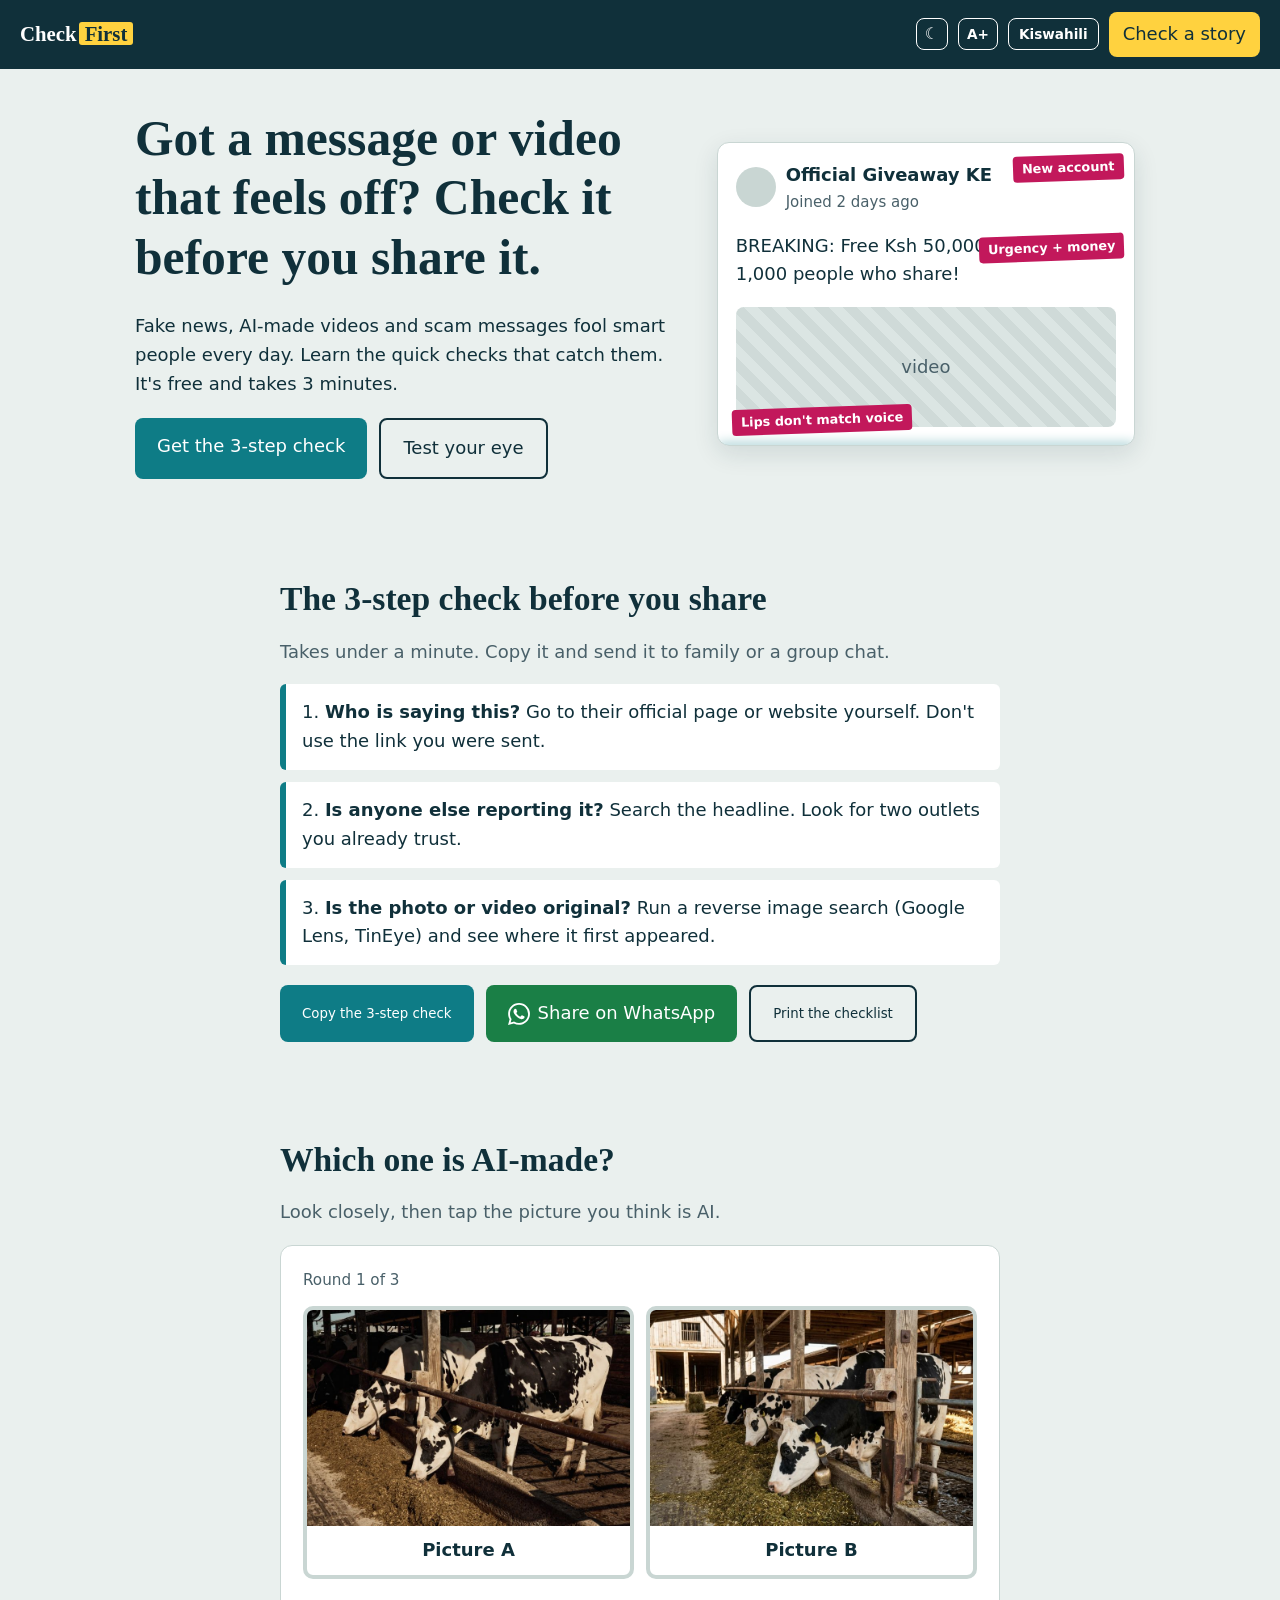
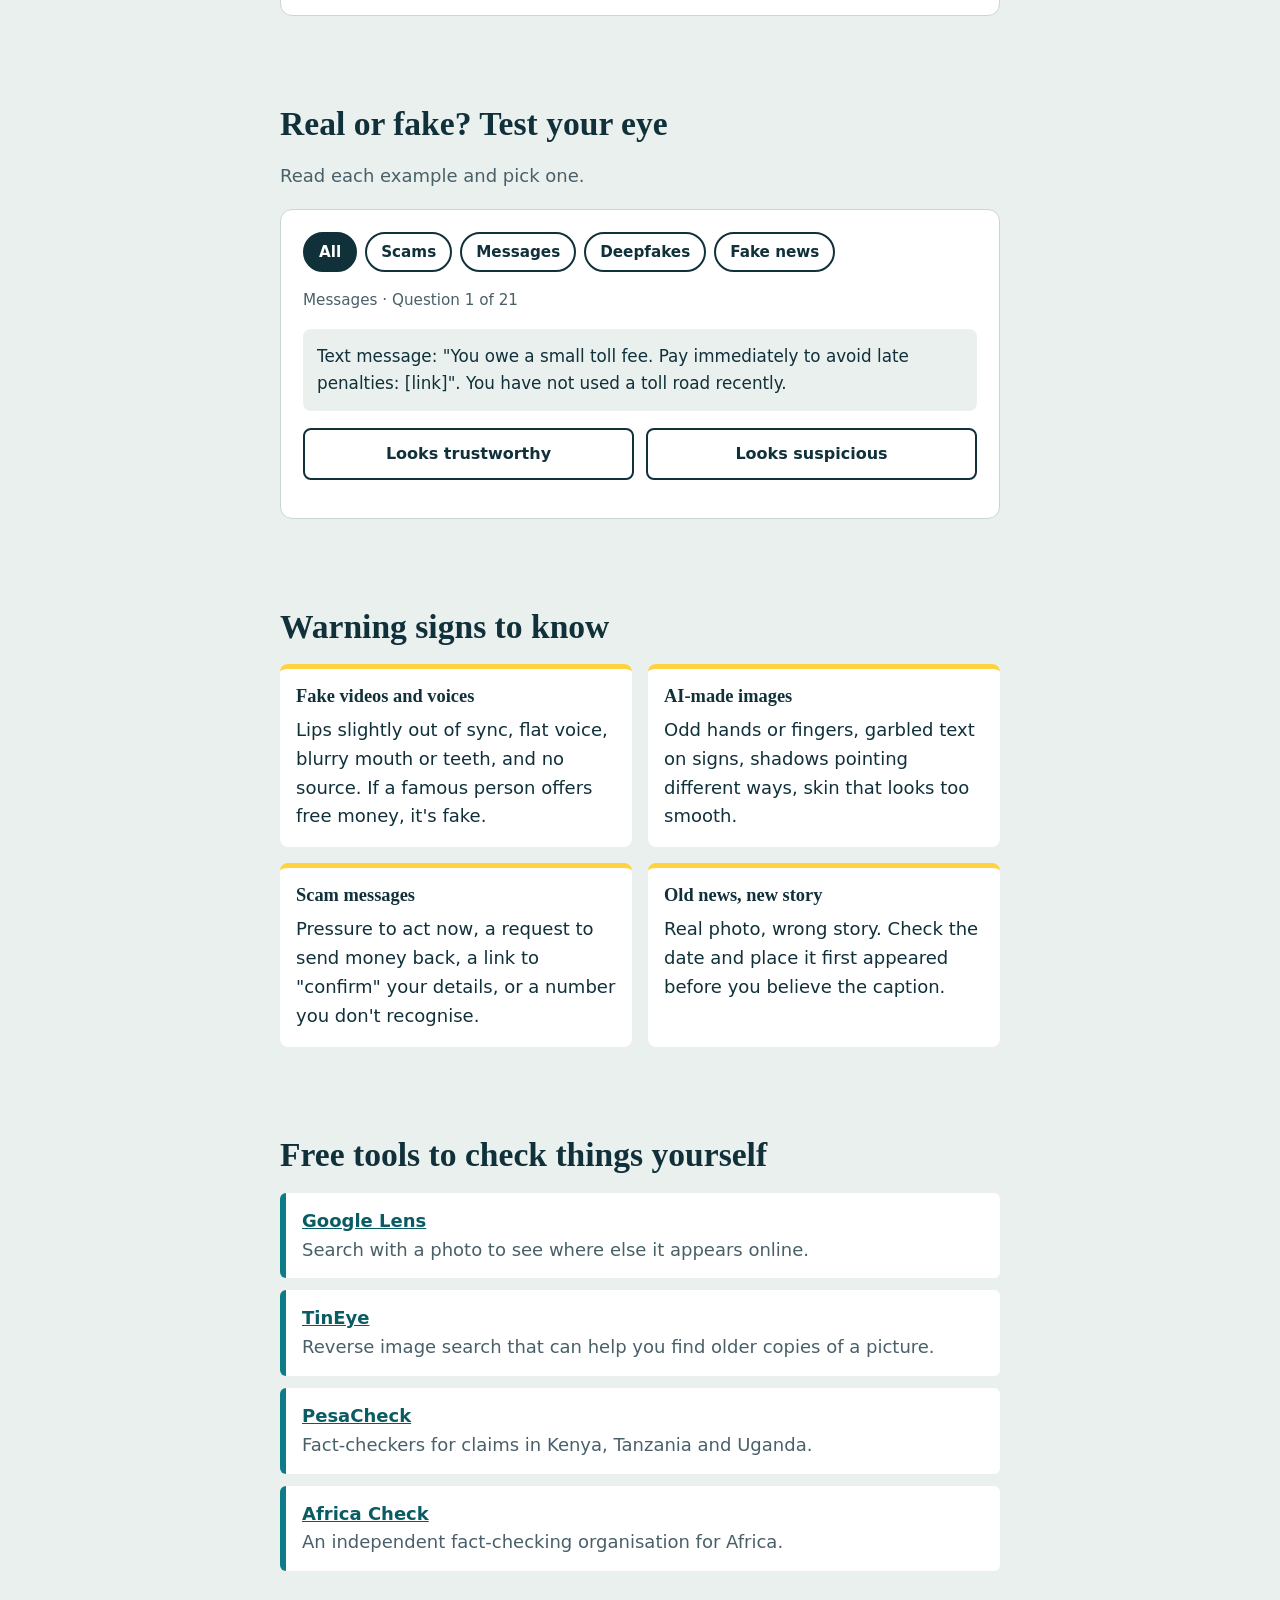
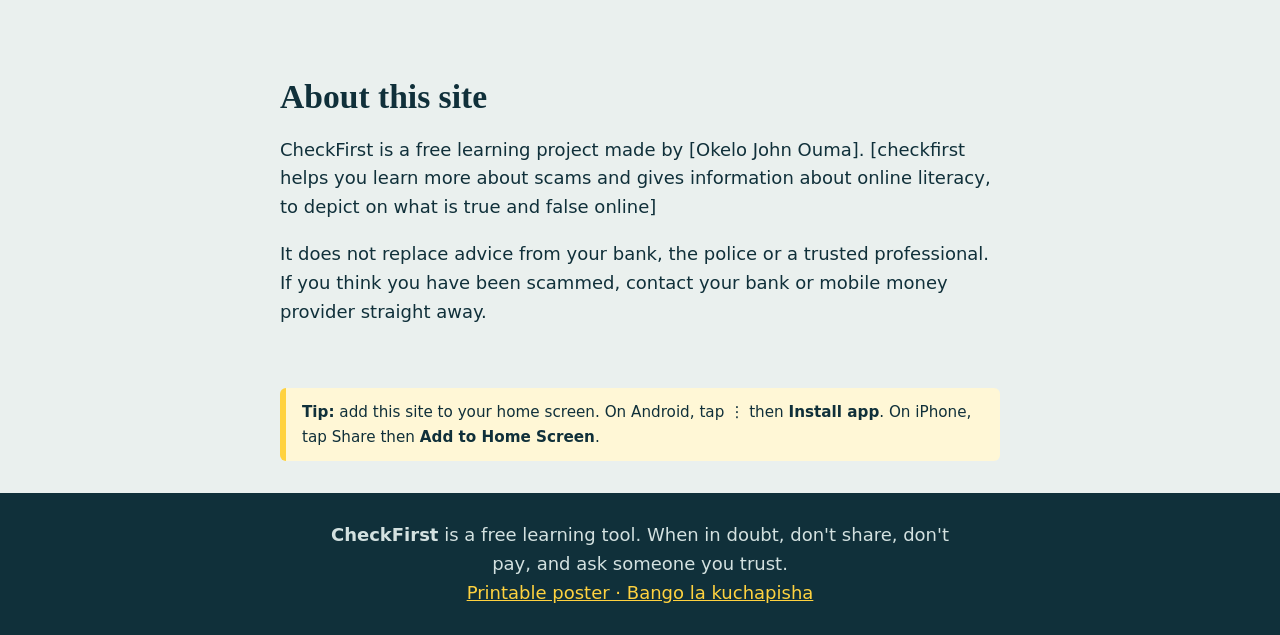
==== index.html @ d07e9383 "Add files via upload" ====
<!DOCTYPE html>
<html lang="en">
<head>
  <meta charset="UTF-8">
  <meta name="viewport" content="width=device-width, initial-scale=1.0">
  <title>Check Before You Share – Spot fake news, deepfakes and scams</title>
  <meta name="description" content="Free tools to check news, spot AI-made media and avoid scams before you share.">
  <script>try{var t=localStorage.getItem('theme');if(!t&&matchMedia('(prefers-color-scheme: dark)').matches)t='dark';if(t==='dark')document.documentElement.setAttribute('data-theme','dark');}catch(e){}</script>
  <link rel="stylesheet" href="style.css">
  <meta name="theme-color" content="#10303a">
  <link rel="manifest" href="manifest.json">
  <link rel="apple-touch-icon" href="apple-touch-icon.png">
  <meta name="apple-mobile-web-app-title" content="CheckFirst">
  <link rel="icon" href="data:image/svg+xml,<svg xmlns='http://www.w3.org/2000/svg' viewBox='0 0 100 100'><rect width='100' height='100' rx='18' fill='%2310303a'/><circle cx='44' cy='44' r='22' fill='none' stroke='%23ffd23f' stroke-width='9'/><path d='M60 60 L82 82' stroke='%23ffd23f' stroke-width='10' stroke-linecap='round'/></svg>">
  <meta property="og:type" content="website">
  <meta property="og:title" content="CheckFirst: check it before you share it">
  <meta property="og:description" content="Free 3-step check and quiz to spot fake news, AI-made images and scams.">
  <meta property="og:url" content="https://johnjr-dot.github.io/checkfirst/">
  <meta property="og:image" content="https://johnjr-dot.github.io/checkfirst/og-image.png">
  <meta name="twitter:card" content="summary_large_image">
</head>
<body>
  <nav class="top">
    <a class="logo" href="#top">Check<span>First</span></a>
    <div class="right">
      <button id="themebtn" class="lang" type="button" aria-label="Switch to dark mode">☾</button>
      <button id="sizebtn" class="lang" type="button" aria-pressed="false" aria-label="Larger text">A+</button>
      <button id="langbtn" class="lang" type="button">Kiswahili</button>
      <a class="btn small" href="#checklist" data-i18n="nav_cta">Check a story</a>
    </div>
  </nav>

  <header id="top" class="hero">
    <div class="hero-text">
      <h1 data-i18n="h1">Got a message or video that feels off? Check it before you share it.</h1>
      <p data-i18n="hero_p">Fake news, AI-made videos and scam messages fool smart people every day. Learn the quick checks that catch them. It's free and takes 3 minutes.</p>
      <div class="actions">
        <a class="btn" href="#checklist" data-i18n="btn_get">Get the 3-step check</a>
        <a class="btn ghost" href="#quiz" data-i18n="btn_test">Test your eye</a>
      </div>
    </div>
    <div class="post" aria-hidden="true">
      <div class="scan"></div>
      <div class="post-head"><span class="avatar"></span><div><b>Official Giveaway KE</b><small data-i18n="joined">Joined 2 days ago</small></div></div>
      <p data-i18n="post_text">BREAKING: Free Ksh 50,000 to the first 1,000 people who share!</p>
      <div class="post-img"><span>video</span></div>
      <span class="flag f1" data-i18n="flag1">New account</span>
      <span class="flag f2" data-i18n="flag2">Urgency + money</span>
      <span class="flag f3" data-i18n="flag3">Lips don't match voice</span>
    </div>
  </header>

  <main>
    <section id="checklist">
      <div class="print-head print-only">
  <svg width="56" height="56" viewBox="0 0 100 100" aria-hidden="true"><circle cx="42" cy="42" r="24" fill="#0e7c86" stroke="#ffd23f" stroke-width="9"/><line x1="62" y1="62" x2="88" y2="88" stroke="#ffd23f" stroke-width="11" stroke-linecap="round"/></svg>
  <div class="print-logo">Check<span>First</span></div>
  </div>
      <h2 data-i18n="cl_h2">The 3-step check before you share</h2>
      <p class="lead" data-i18n="cl_lead">Takes under a minute. Copy it and send it to family or a group chat.</p>
      <ol class="steps">
        <li data-i18n="s1"><b>Who is saying this?</b> Go to their official page or website yourself. Don't use the link you were sent.</li>
        <li data-i18n="s2"><b>Is anyone else reporting it?</b> Search the headline. Look for two outlets you already trust.</li>
        <li data-i18n="s3"><b>Is the photo or video original?</b> Run a reverse image search (Google Lens, TinEye) and see where it first appeared.</li>
      </ol>
      <div class="actions">
        <button id="copy" class="btn" type="button" data-i18n="copy">Copy the 3-step check</button>
        <a id="wa" class="btn wa" href="#" target="_blank" rel="noopener"><svg viewBox="0 0 24 24" aria-hidden="true"><path d="M17.472 14.382c-.297-.149-1.758-.867-2.03-.967-.273-.099-.471-.148-.67.15-.197.297-.767.966-.94 1.164-.173.199-.347.223-.644.075-.297-.15-1.255-.463-2.39-1.475-.883-.788-1.48-1.761-1.653-2.059-.173-.297-.018-.458.13-.606.134-.133.298-.347.446-.52.149-.174.198-.298.298-.497.099-.198.05-.371-.025-.52-.075-.149-.669-1.612-.916-2.207-.242-.579-.487-.5-.669-.51-.173-.008-.371-.01-.57-.01-.198 0-.52.074-.792.372-.272.297-1.04 1.016-1.04 2.479 0 1.462 1.065 2.875 1.213 3.074.149.198 2.096 3.2 5.077 4.487.709.306 1.262.489 1.694.625.712.227 1.36.195 1.871.118.571-.085 1.758-.719 2.006-1.413.248-.694.248-1.289.173-1.413-.074-.124-.272-.198-.57-.347m-5.421 7.403h-.004a9.87 9.87 0 01-5.031-1.378l-.361-.214-3.741.982.998-3.648-.235-.374a9.86 9.86 0 01-1.51-5.26c.001-5.45 4.436-9.884 9.888-9.884 2.64 0 5.122 1.03 6.988 2.898a9.825 9.825 0 012.893 6.994c-.003 5.45-4.437 9.884-9.885 9.884m8.413-18.297A11.815 11.815 0 0012.05 0C5.495 0 .16 5.335.157 11.892c0 2.096.547 4.142 1.588 5.945L.057 24l6.305-1.654a11.882 11.882 0 005.683 1.448h.005c6.554 0 11.89-5.335 11.893-11.893a11.821 11.821 0 00-3.48-8.413Z"/></svg><span data-i18n="wa">Share on WhatsApp</span></a>
        <button id="print" class="btn ghost" type="button" data-i18n="print">Print the checklist</button>
      </div>
      <span id="copied" role="status"></span>
      <p class="print-only" id="printlink"></p>
      <p class="print-only print-tip" data-i18n="ptip">When in doubt, don't share, don't pay, and ask someone you trust.</p>
    </section>

    <section id="spot">
      <h2 data-i18n="spot_h2">Which one is AI-made?</h2>
      <p class="lead" data-i18n="spot_lead">Look closely, then tap the picture you think is AI.</p>
      <div class="card" id="spotbox"></div>
    </section>

    <section id="quiz">
      <h2 data-i18n="quiz_h2">Real or fake? Test your eye</h2>
      <p class="lead" data-i18n="quiz_lead">Read each example and pick one.</p>
      <div class="card" id="quizbox"></div>
    </section>

    <section id="signs">
      <h2 data-i18n="signs_h2">Warning signs to know</h2>
      <div class="grid">
        <div><h3 data-i18n="g1h">Fake videos and voices</h3><p data-i18n="g1p">Lips slightly out of sync, flat voice, blurry mouth or teeth, and no source. If a famous person offers free money, it's fake.</p></div>
        <div><h3 data-i18n="g2h">AI-made images</h3><p data-i18n="g2p">Odd hands or fingers, garbled text on signs, shadows pointing different ways, skin that looks too smooth.</p></div>
        <div><h3 data-i18n="g3h">Scam messages</h3><p data-i18n="g3p">Pressure to act now, a request to send money back, a link to "confirm" your details, or a number you don't recognise.</p></div>
        <div><h3 data-i18n="g4h">Old news, new story</h3><p data-i18n="g4p">Real photo, wrong story. Check the date and place it first appeared before you believe the caption.</p></div>
      </div>
    </section>

    <section id="tools">
      <h2 data-i18n="tools_h2">Free tools to check things yourself</h2>
      <ul class="tools">
        <li><a href="https://lens.google.com" target="_blank" rel="noopener">Google Lens</a><span data-i18n="t1">Search with a photo to see where else it appears online.</span></li>
        <li><a href="https://tineye.com" target="_blank" rel="noopener">TinEye</a><span data-i18n="t2">Reverse image search that can help you find older copies of a picture.</span></li>
        <li><a href="https://pesacheck.org" target="_blank" rel="noopener">PesaCheck</a><span data-i18n="t3">Fact-checkers for claims in Kenya, Tanzania and Uganda.</span></li>
        <li><a href="https://africacheck.org" target="_blank" rel="noopener">Africa Check</a><span data-i18n="t4">An independent fact-checking organisation for Africa.</span></li>
      </ul>
    </section>

    <section id="about">
      <h2 data-i18n="about_h2">About this site</h2>
      <p data-i18n="about_p1">CheckFirst is a free learning project made by [Okelo John Ouma]. [checkfirst helps you learn more about scams and gives information about online literacy, to depict on what is true and false online]</p>
      <p data-i18n="about_p2">It does not replace advice from your bank, the police or a trusted professional. If you think you have been scammed, contact your bank or mobile money provider straight away.</p>
    </section>
  </main>
<div class="a2hs" data-i18n="a2hs"><b>Tip:</b> add this site to your home screen. On Android, tap ⋮ then <b>Install app</b>. On iPhone, tap Share then <b>Add to Home Screen</b>.</div>
  <footer>
    <p data-i18n="foot"><b>CheckFirst</b> is a free learning tool. When in doubt, don't share, don't pay, and ask someone you trust.</p>
    <p><a href="poster.html">Printable poster · Bango la kuchapisha</a></p>
  </footer>
  <script src="script.js"></script>
  <script src="lang.js"></script>
  
</body>
</html>
---- style.css ----
:root{
  --paper:#eaf0ee; --card:#ffffff; --ink:#10303a; --muted:#496069;
  --lens:#0e7c86; --lens-dark:#0a5c64; --mark:#ffd23f;
  --fake:#c2185b; --real:#2e7d4f; --line:#c9d6d3;
}
*{box-sizing:border-box}
html{scroll-behavior:smooth}
body{margin:0;background:var(--paper);color:var(--text);font:1.125rem/1.6 "Segoe UI",Roboto,system-ui,sans-serif}
h1,h2,h3{font-family:Georgia,"Times New Roman",serif;line-height:1.2;margin:0 0 .5em}
h1{font-size:clamp(1.9rem,6vw,3.1rem)}
h2{font-size:clamp(1.5rem,4.5vw,2.1rem)}
h3{font-size:1.15rem}
a{color:var(--link)}
:focus-visible{outline:3px solid var(--mark);outline-offset:2px}

.top{display:flex;justify-content:space-between;align-items:center;padding:12px 20px;background:var(--ink);position:sticky;top:0;z-index:5}
.logo{font:700 1.3rem Georgia,serif;color:#fff;text-decoration:none}
.logo span{background:var(--mark);color:var(--text);padding:0 6px;margin-left:2px;border-radius:3px}

.btn{display:inline-block;background:var(--lens);color:#fff;border:0;border-radius:8px;padding:14px 22px;font:600 1rem inherit;font-family:inherit;text-decoration:none;cursor:pointer;min-height:48px}
.btn:hover{background:var(--lens-dark)}
.btn.ghost{background:transparent;color:var(--text);border:2px solid var(--ink)}
.btn.ghost:hover{background:var(--ink);color:#fff}
.btn.small{padding:8px 14px;min-height:40px;background:var(--mark);color:var(--text)}
.actions{display:flex;gap:12px;flex-wrap:wrap;margin-top:20px}

.hero{display:grid;gap:36px;max-width:1050px;margin:0 auto;padding:40px 20px 56px;align-items:center}
@media(min-width:800px){.hero{grid-template-columns:1.1fr .9fr}}
.hero-text p{max-width:34em}

.post{position:relative;background:var(--card);border:1px solid var(--line);border-radius:12px;padding:18px;box-shadow:0 8px 24px rgba(16,48,58,.12);overflow:hidden;margin:14px 10px}
.post-head{display:flex;gap:10px;align-items:center}
.post-head small{display:block;color:var(--muted)}
.avatar{width:40px;height:40px;border-radius:50%;background:var(--line)}
.post-img{height:120px;border-radius:8px;background:repeating-linear-gradient(45deg,#cfdad8,#cfdad8 10px,#dbe5e3 10px,#dbe5e3 20px);display:grid;place-items:center;color:var(--muted)}
.scan{position:absolute;left:0;right:0;height:3px;background:var(--lens);box-shadow:0 0 12px var(--lens);animation:scan 3.5s ease-in-out 1 forwards}
@keyframes scan{from{top:0}to{top:100%}}
.flag{position:absolute;background:var(--fake);color:#fff;font-size:.8rem;font-weight:600;padding:3px 9px;border-radius:4px;transform:rotate(-2deg)}
.f1{top:12px;right:10px}.f2{top:92px;right:10px}.f3{bottom:12px;left:14px}
@media(prefers-reduced-motion:reduce){.scan{display:none}}

section{max-width:760px;margin:0 auto;padding:44px 20px}
.lead{color:var(--muted)}
.steps{padding-left:1.3em}
.steps li{background:var(--card);border-left:6px solid var(--lens);border-radius:6px;padding:14px 16px;margin:12px 0 12px -1.3em;list-style-position:inside}
#copied{margin-left:12px;font-weight:600;color:var(--real)}

.card{background:var(--card);border:1px solid var(--line);border-radius:12px;padding:22px}
.progress{color:var(--muted);font-size:.95rem}
.choices{display:grid;gap:12px;margin:16px 0}
@media(min-width:560px){.choices{grid-template-columns:1fr 1fr}}
.choices button{font-weight:600;font-size:1rem;font-family:inherit;padding:14px;border-radius:8px;border:2px solid var(--ink);background:#fff;color:var(--text);cursor:pointer;min-height:52px}
.choices button:hover:not(:disabled){background:var(--mark)}
.result{padding:12px 14px;border-radius:8px;margin:8px 0 14px}
.result.ok{background:#dcefe3;border-left:6px solid var(--real)}
.result.no{background:#f8dce8;border-left:6px solid var(--fake)}
.msg{background:var(--paper);border-radius:8px;padding:14px;font-size:1.05rem}

.grid{display:grid;gap:16px}
@media(min-width:620px){.grid{grid-template-columns:1fr 1fr}}
.grid div{background:var(--card);border-top:5px solid var(--mark);border-radius:8px;padding:16px}
.grid p{margin:0}

footer{background:var(--ink);color:#d3e1e0;padding:28px 20px;text-align:center}
footer p{max-width:620px;margin:0 auto}

.pair{display:grid;gap:12px;margin:14px 0}
@media(min-width:560px){.pair{grid-template-columns:1fr 1fr}}
.pick{padding:0;border:4px solid var(--line);border-radius:10px;background:#fff;cursor:pointer;overflow:hidden;font:inherit;color:var(--text)}
.pick:hover:not(:disabled){border-color:var(--mark)}
.pick img{display:block;width:100%;height:auto}
.pick .tag{display:block;padding:10px;font-weight:600}
.pick.right{border-color:var(--real)}
.pick.wrong{border-color:var(--fake)}

.wa{background:#1a7f46}
.wa:hover{background:#13633a}
#copied{display:block;margin:10px 0 0}

.tools{list-style:none;padding:0;display:grid;gap:12px}
.tools li{background:var(--card);border-left:6px solid var(--lens);border-radius:6px;padding:14px 16px}
.tools a{font-weight:700}
.tools span{display:block;color:var(--muted)}

.cats{display:flex;gap:8px;flex-wrap:wrap;margin-bottom:16px}
.chip{font-weight:600;font-size:.95rem;font-family:inherit;padding:8px 14px;border-radius:999px;border:2px solid var(--ink);background:#fff;color:var(--text);cursor:pointer;min-height:40px}
.chip.on{background:var(--ink);color:#fff}

.right{display:flex;gap:10px;align-items:center}
.lang{font-weight:600;font-size:.95rem;font-family:inherit;padding:8px 12px;border-radius:8px;border:2px solid #fff;background:transparent;color:#fff;cursor:pointer;min-height:40px}
.lang:hover{background:#fff;color:var(--text)}

html.big{font-size:125%}
.top{flex-wrap:wrap;gap:8px}
@media(max-width:480px){.btn.small{display:none}}
.print-only{display:none}
@media print{
  .top,.hero,#spot,#quiz,#signs,#tools,#about,footer,.actions,#copied{display:none!important}
  body{background:#fff;font-size:15pt}
  #checklist{max-width:none;margin:0;padding:0}
  .steps li{border:2px solid #000;background:#fff;break-inside:avoid}
  .print-only{display:block;margin-top:24px;font-weight:600}
}

footer a{color:var(--mark)}

.wa{display:inline-flex;align-items:center;justify-content:center;gap:8px}
.wa svg{width:22px;height:22px;fill:currentColor;flex:none}
.a2hs{width:calc(100% - 40px);max-width:720px;margin:0 auto 32px;padding:12px 16px;background:#fff7d6;border-left:6px solid var(--mark);border-radius:6px;font-size:.95rem}
@media (display-mode:standalone){.a2hs{display:none}}
@media print{.a2hs{display:none!important}}

@media print{
  html{-webkit-print-color-adjust:exact;print-color-adjust:exact}
  .print-head{display:flex!important;align-items:center;gap:14px;margin:0 0 22px;padding:18px 22px;background:var(--ink);color:#fff;border-radius:12px}
  .print-logo{font:700 30pt Georgia,serif}
  .print-logo span{background:var(--mark);color:var(--text);padding:0 8px;margin-left:4px;border-radius:5px}
  #checklist h2{font-size:26pt;border-bottom:5px solid var(--mark);padding-bottom:8px}
  #checklist .lead{display:none}
  .steps{list-style:none;padding:0;margin:20px 0 0;counter-reset:st}
  .steps li{counter-increment:st;position:relative;list-style:none;margin:0 0 14px;padding:16px 16px 16px 76px;background:#e3f1f0;border:0;border-left:8px solid var(--lens);border-radius:10px;font-size:15pt;break-inside:avoid}
  .steps li::before{content:counter(st);position:absolute;left:16px;top:50%;transform:translateY(-50%);width:44px;height:44px;border-radius:50%;background:var(--lens);color:#fff;font:700 20pt/44px Georgia,serif;text-align:center}
  .steps li:nth-child(2)::before{background:var(--ink)}
  .steps li:nth-child(3)::before{background:var(--mark);color:var(--text)}
  #printlink{margin-top:24px;padding:14px 18px;background:var(--mark);color:var(--text);border-radius:10px;text-align:center;font:700 16pt "Courier New",monospace;word-break:break-all}
  .print-tip{text-align:center;font-size:14pt;margin-top:16px}
}

:root{--text:#10303a;--link:#0a5c64}
html[data-theme="dark"]{--paper:#0c1a1f;--card:#142a32;--text:#e6f0ef;--muted:#a6bcc0;--line:#2c4851;--link:#6fd3dc;--real:#52b788;color-scheme:dark}
html[data-theme="dark"] .btn.ghost,
html[data-theme="dark"] .choices button,
html[data-theme="dark"] .chip{border-color:#e6f0ef}
html[data-theme="dark"] .choices button,
html[data-theme="dark"] .chip,
html[data-theme="dark"] .pick{background:var(--card)}
html[data-theme="dark"] .choices button:hover:not(:disabled){background:var(--mark);color:#10303a}
html[data-theme="dark"] .chip.on{background:var(--mark);color:#10303a}
html[data-theme="dark"] .btn.small,
html[data-theme="dark"] .logo span,
html[data-theme="dark"] .lang:hover{color:#10303a}
html[data-theme="dark"] .result.ok{background:#12372a}
html[data-theme="dark"] .result.no{background:#431730}
html[data-theme="dark"] .a2hs{background:#3a3410}
html[data-theme="dark"] .post-img{background:repeating-linear-gradient(45deg,#1b343c,#1b343c 10px,#22404a 10px,#22404a 20px)}
html[data-theme="dark"] .top,
html[data-theme="dark"] footer{background:#07141a}

#themebtn,#sizebtn,#langbtn{font-size:.85rem;padding:4px 8px;min-height:32px;line-height:1;border-width:1.5px}
#themebtn{font-size:1rem}
#langbtn{padding:4px 10px}
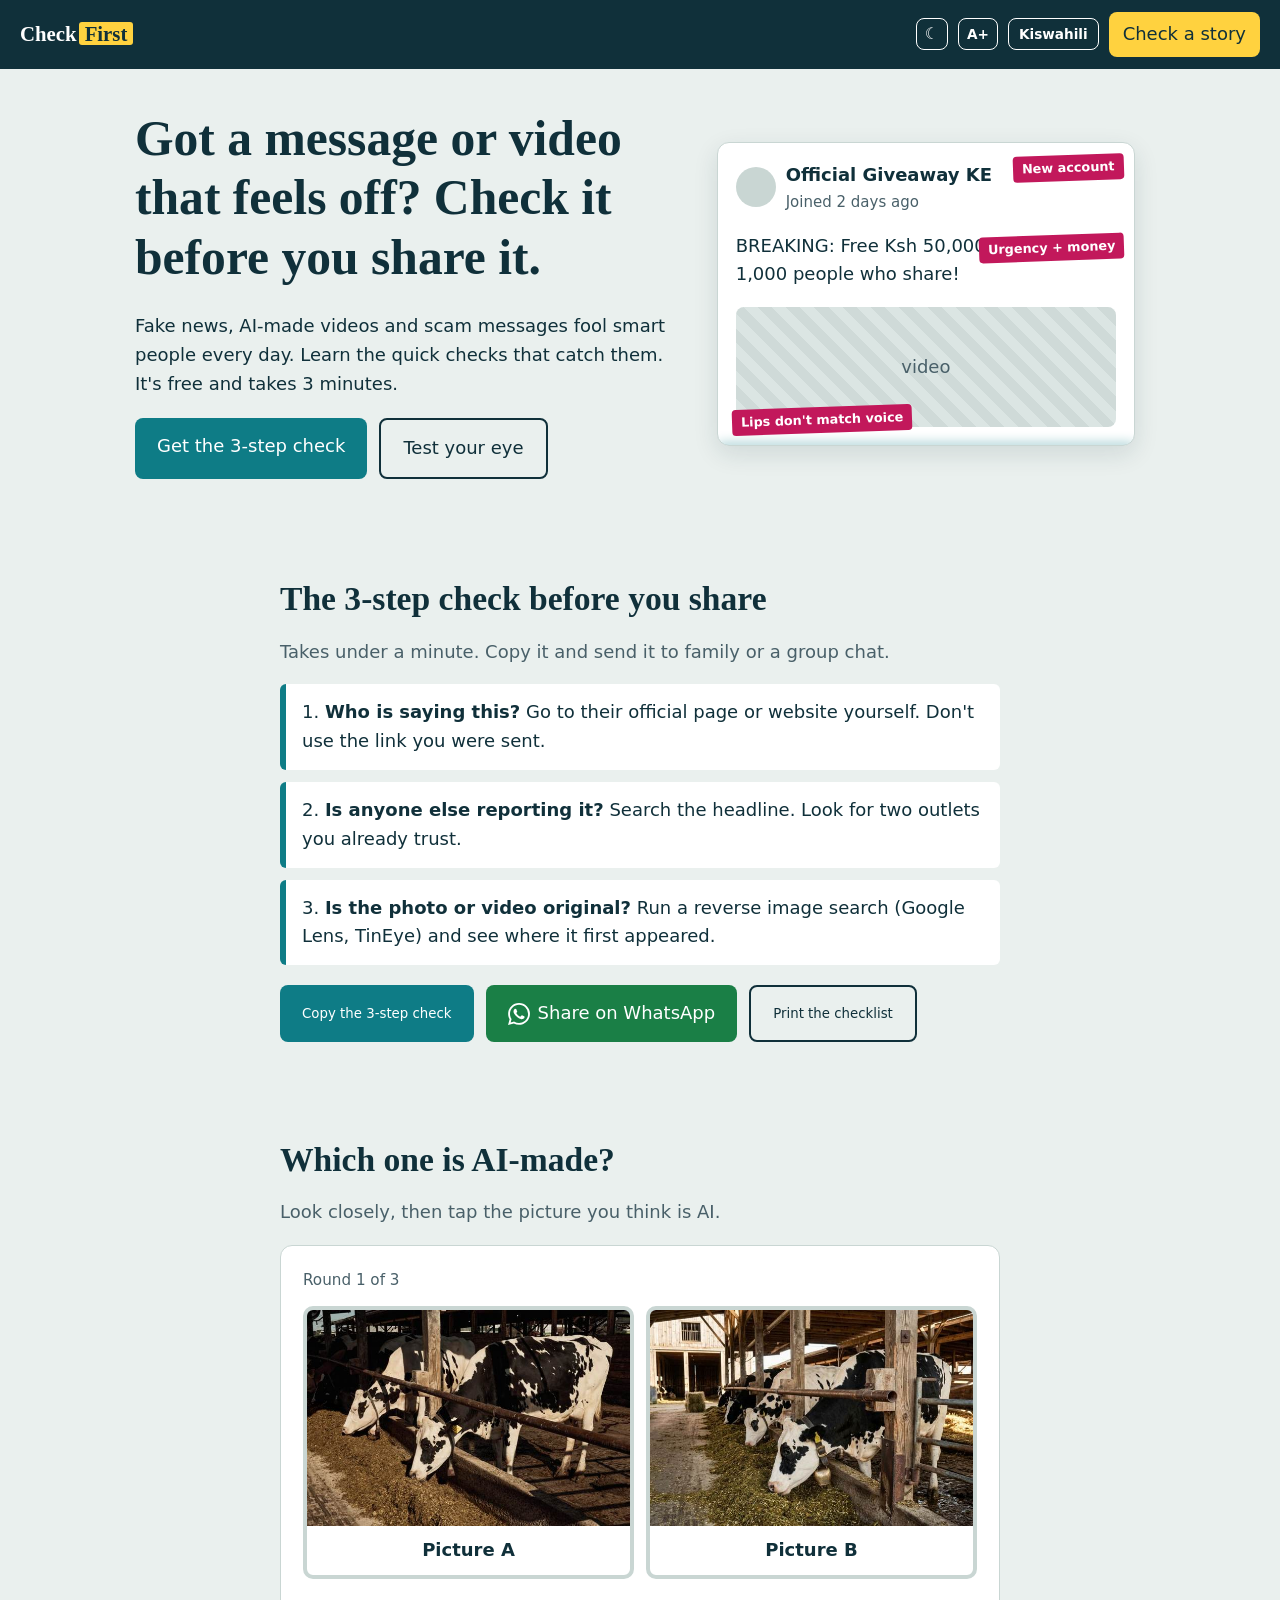
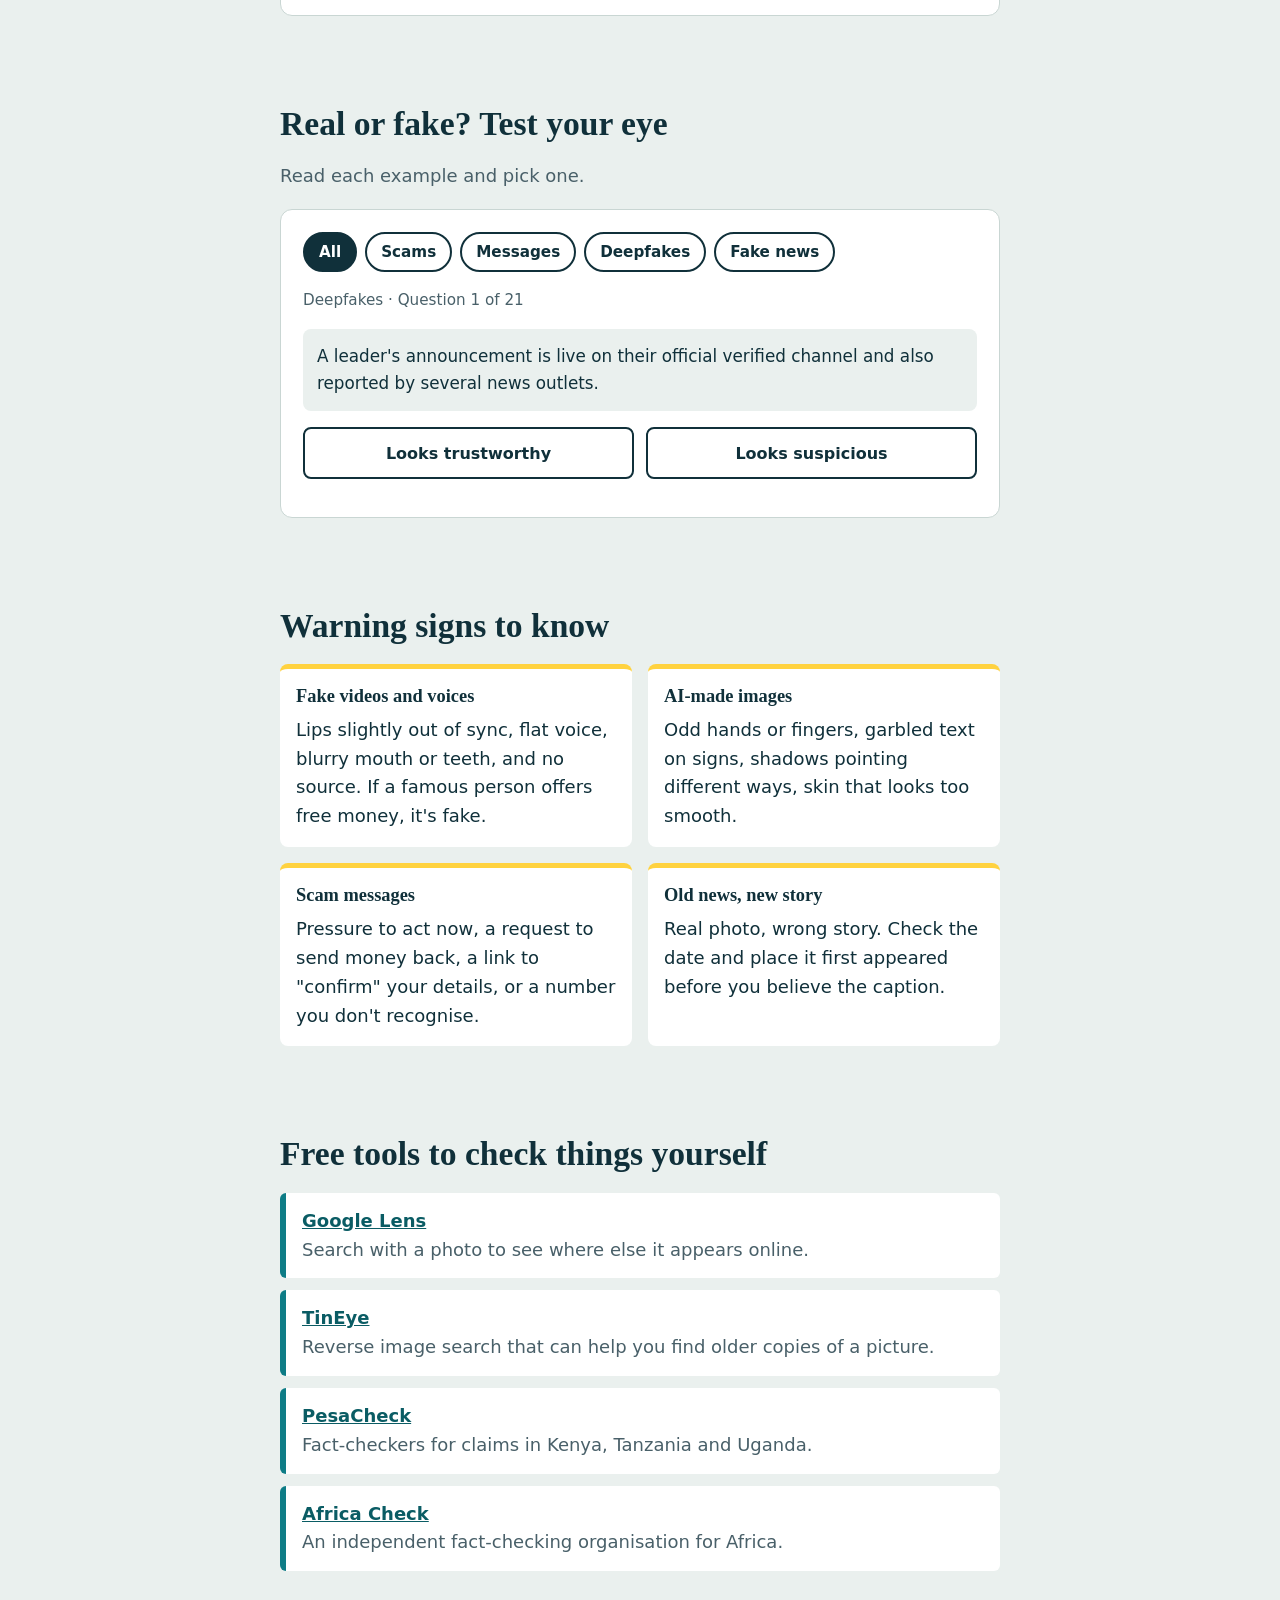
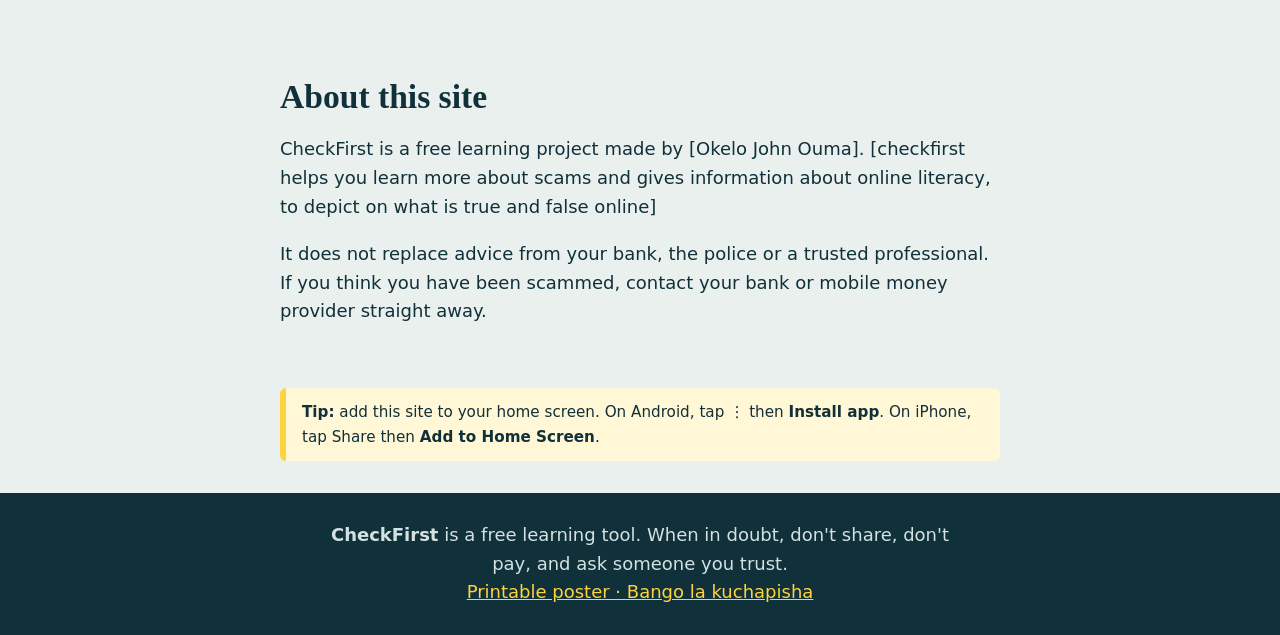
==== commit 0223ebf8: "Add files via upload" ====
--- a/index.html
+++ b/index.html
@@ -116,8 +116,8 @@
     <p data-i18n="foot"><b>CheckFirst</b> is a free learning tool. When in doubt, don't share, don't pay, and ask someone you trust.</p>
     <p><a href="poster.html">Printable poster · Bango la kuchapisha</a></p>
   </footer>
-  <script src="script.js"></script>
-  <script src="lang.js"></script>
+  <script src="script.js" defer></script>
+  <script src="lang.js" defer></script>
   
 </body>
 </html>
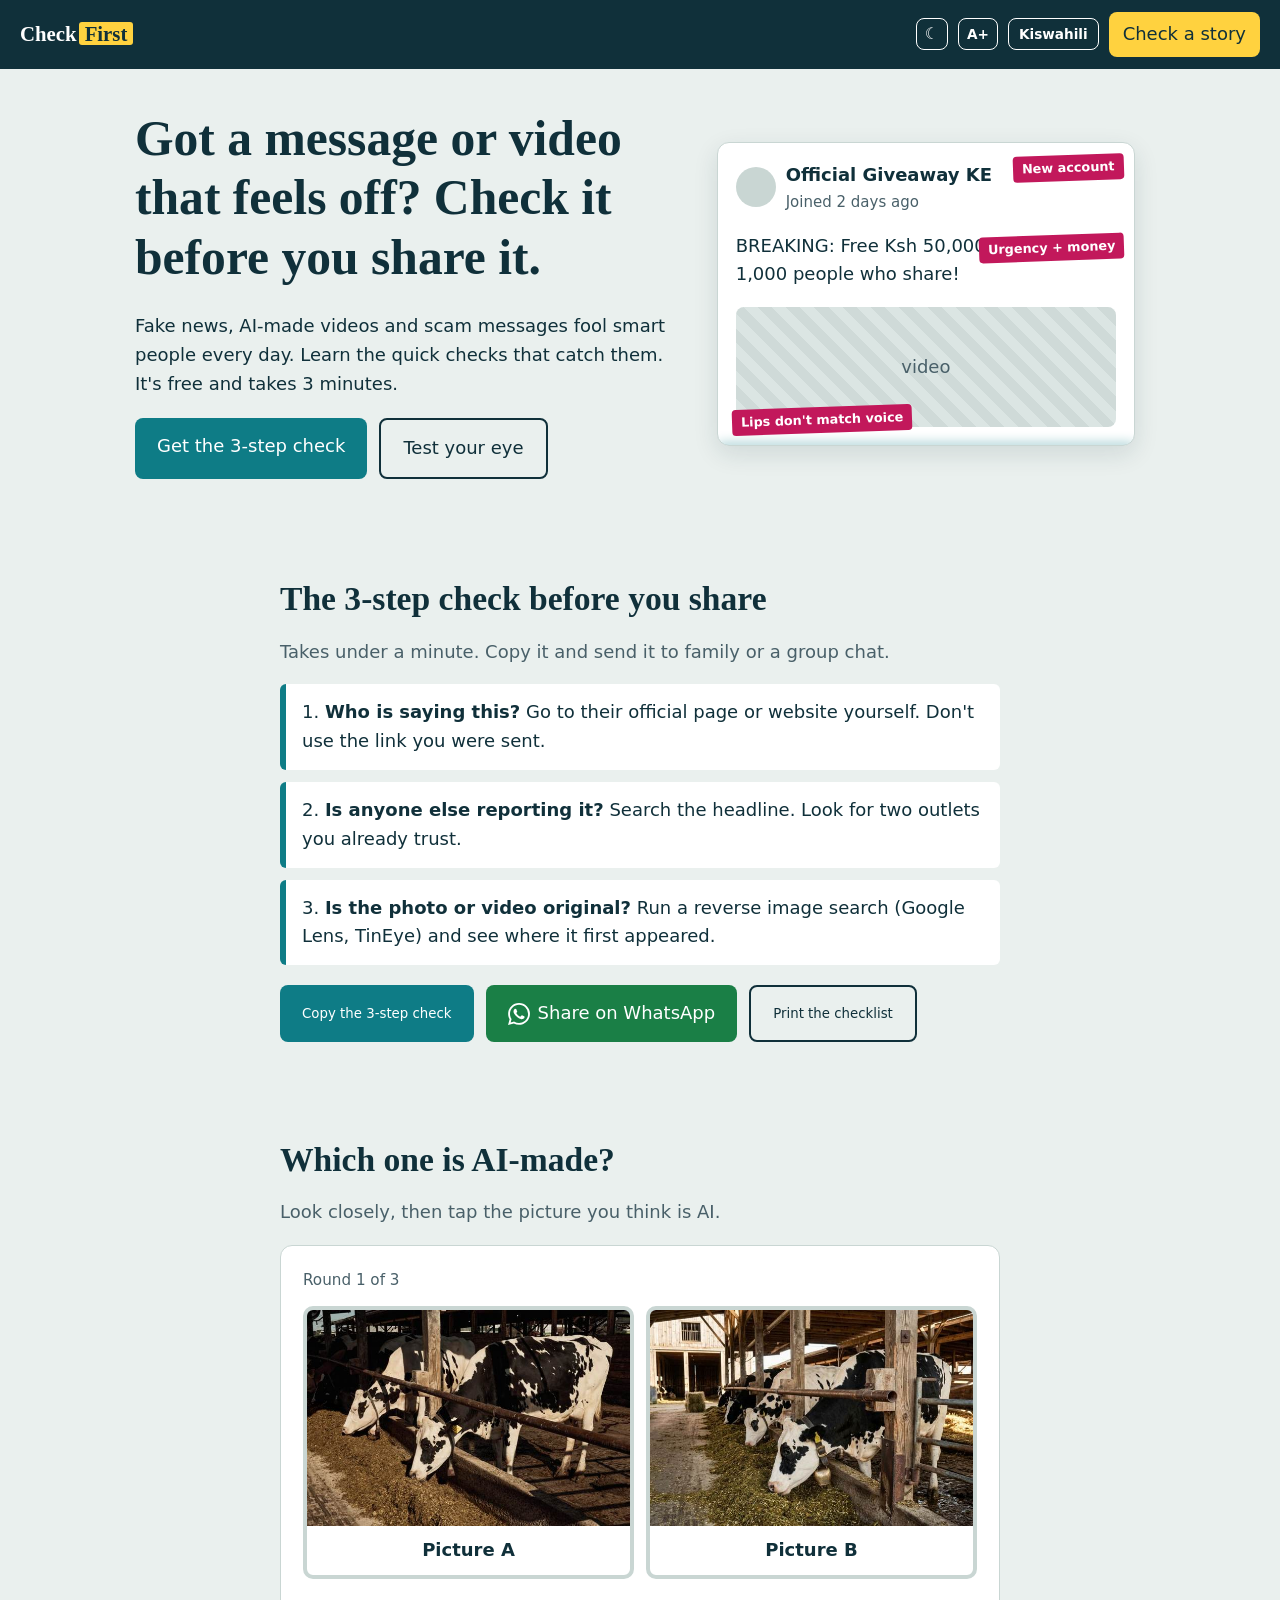
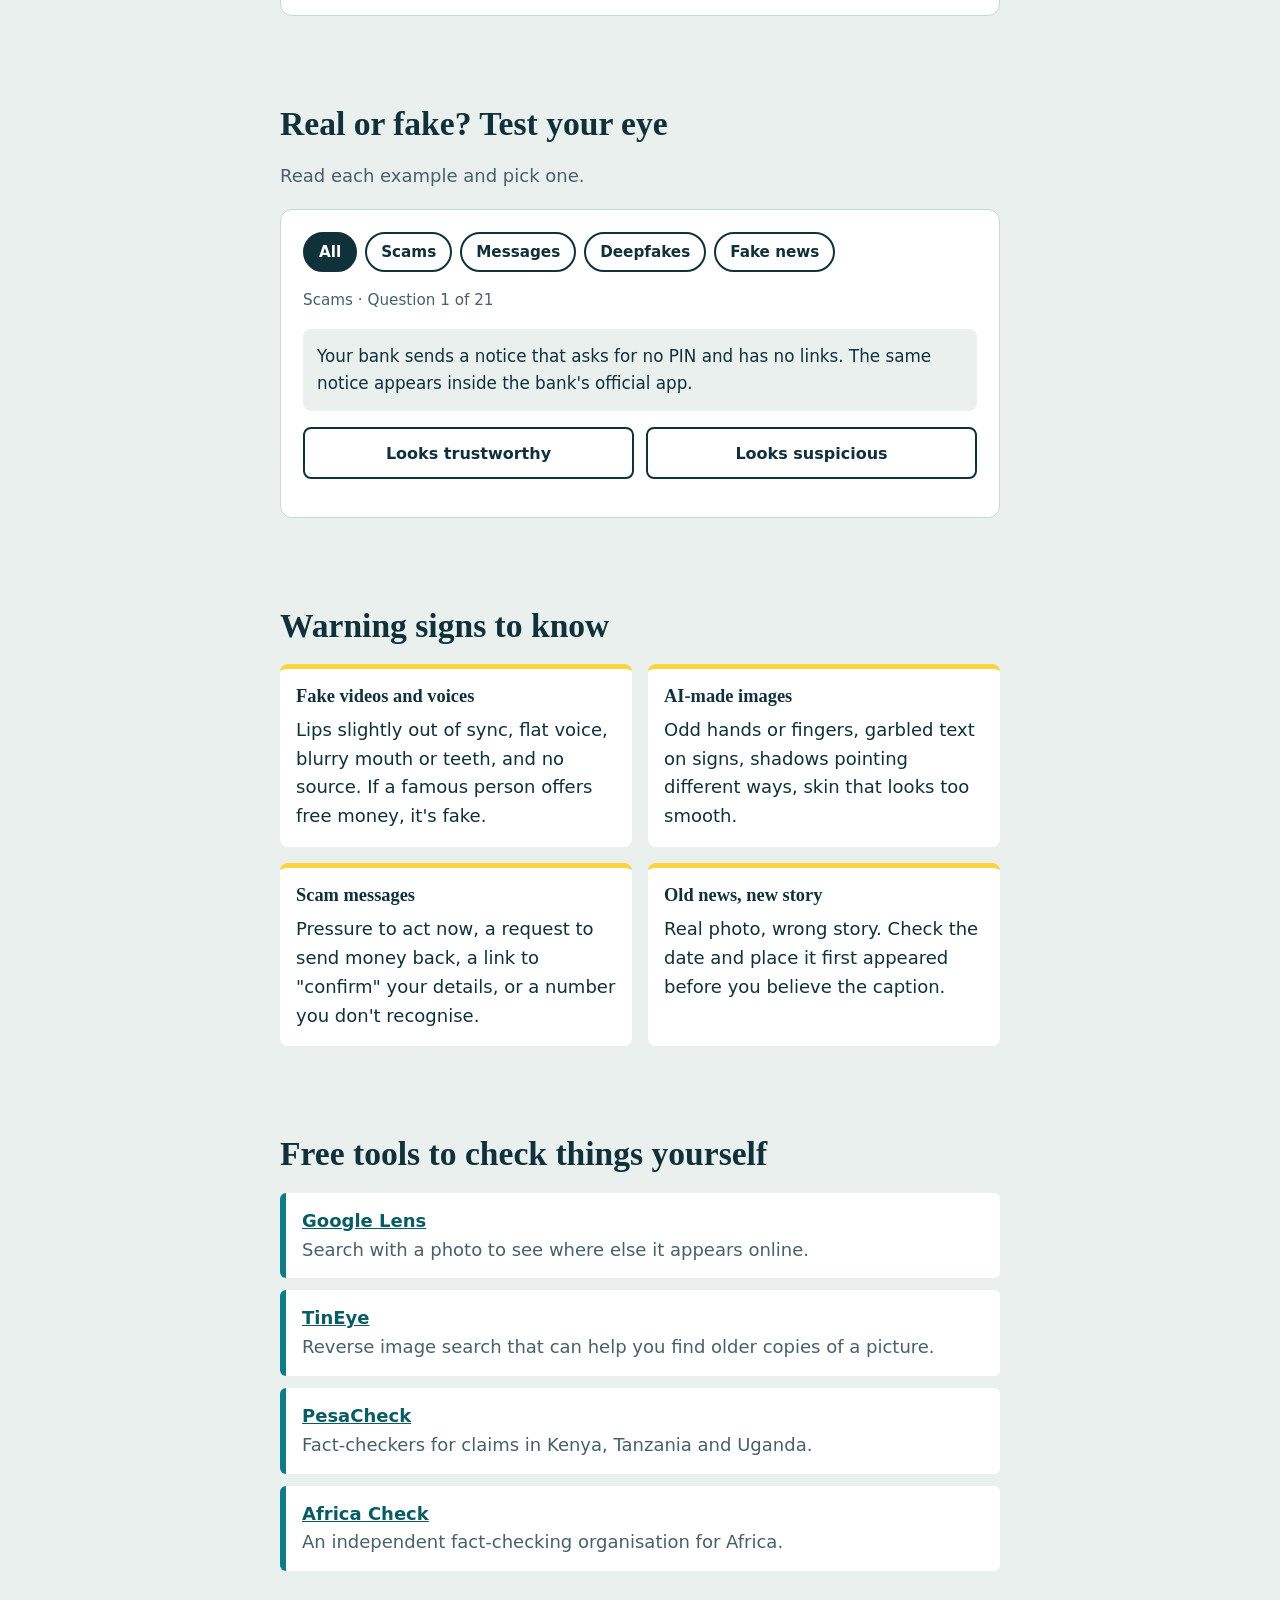
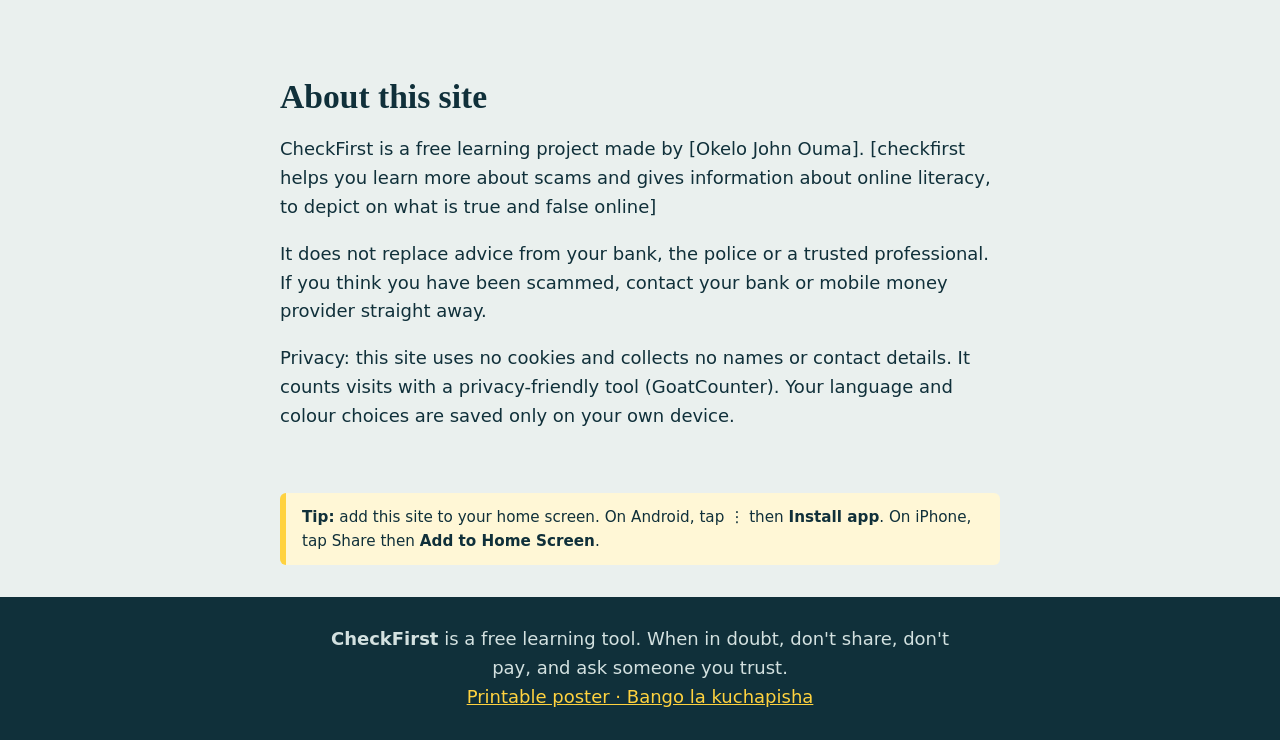
==== commit 27e27b84: "Add files via upload" ====
--- a/index.html
+++ b/index.html
@@ -109,6 +109,7 @@
       <h2 data-i18n="about_h2">About this site</h2>
       <p data-i18n="about_p1">CheckFirst is a free learning project made by [Okelo John Ouma]. [checkfirst helps you learn more about scams and gives information about online literacy, to depict on what is true and false online]</p>
       <p data-i18n="about_p2">It does not replace advice from your bank, the police or a trusted professional. If you think you have been scammed, contact your bank or mobile money provider straight away.</p>
+      <p data-i18n="privacy">Privacy: this site uses no cookies and collects no names or contact details. It counts visits with a privacy-friendly tool (GoatCounter). Your language and colour choices are saved only on your own device.</p>
     </section>
   </main>
 <div class="a2hs" data-i18n="a2hs"><b>Tip:</b> add this site to your home screen. On Android, tap ⋮ then <b>Install app</b>. On iPhone, tap Share then <b>Add to Home Screen</b>.</div>
@@ -118,6 +119,6 @@
   </footer>
   <script src="script.js" defer></script>
   <script src="lang.js" defer></script>
-  
+  <script data-goatcounter="https://checkfirstgoatcountercom.goatcounter.com/count" async src="//gc.zgo.at/count.js"></script>
 </body>
 </html>
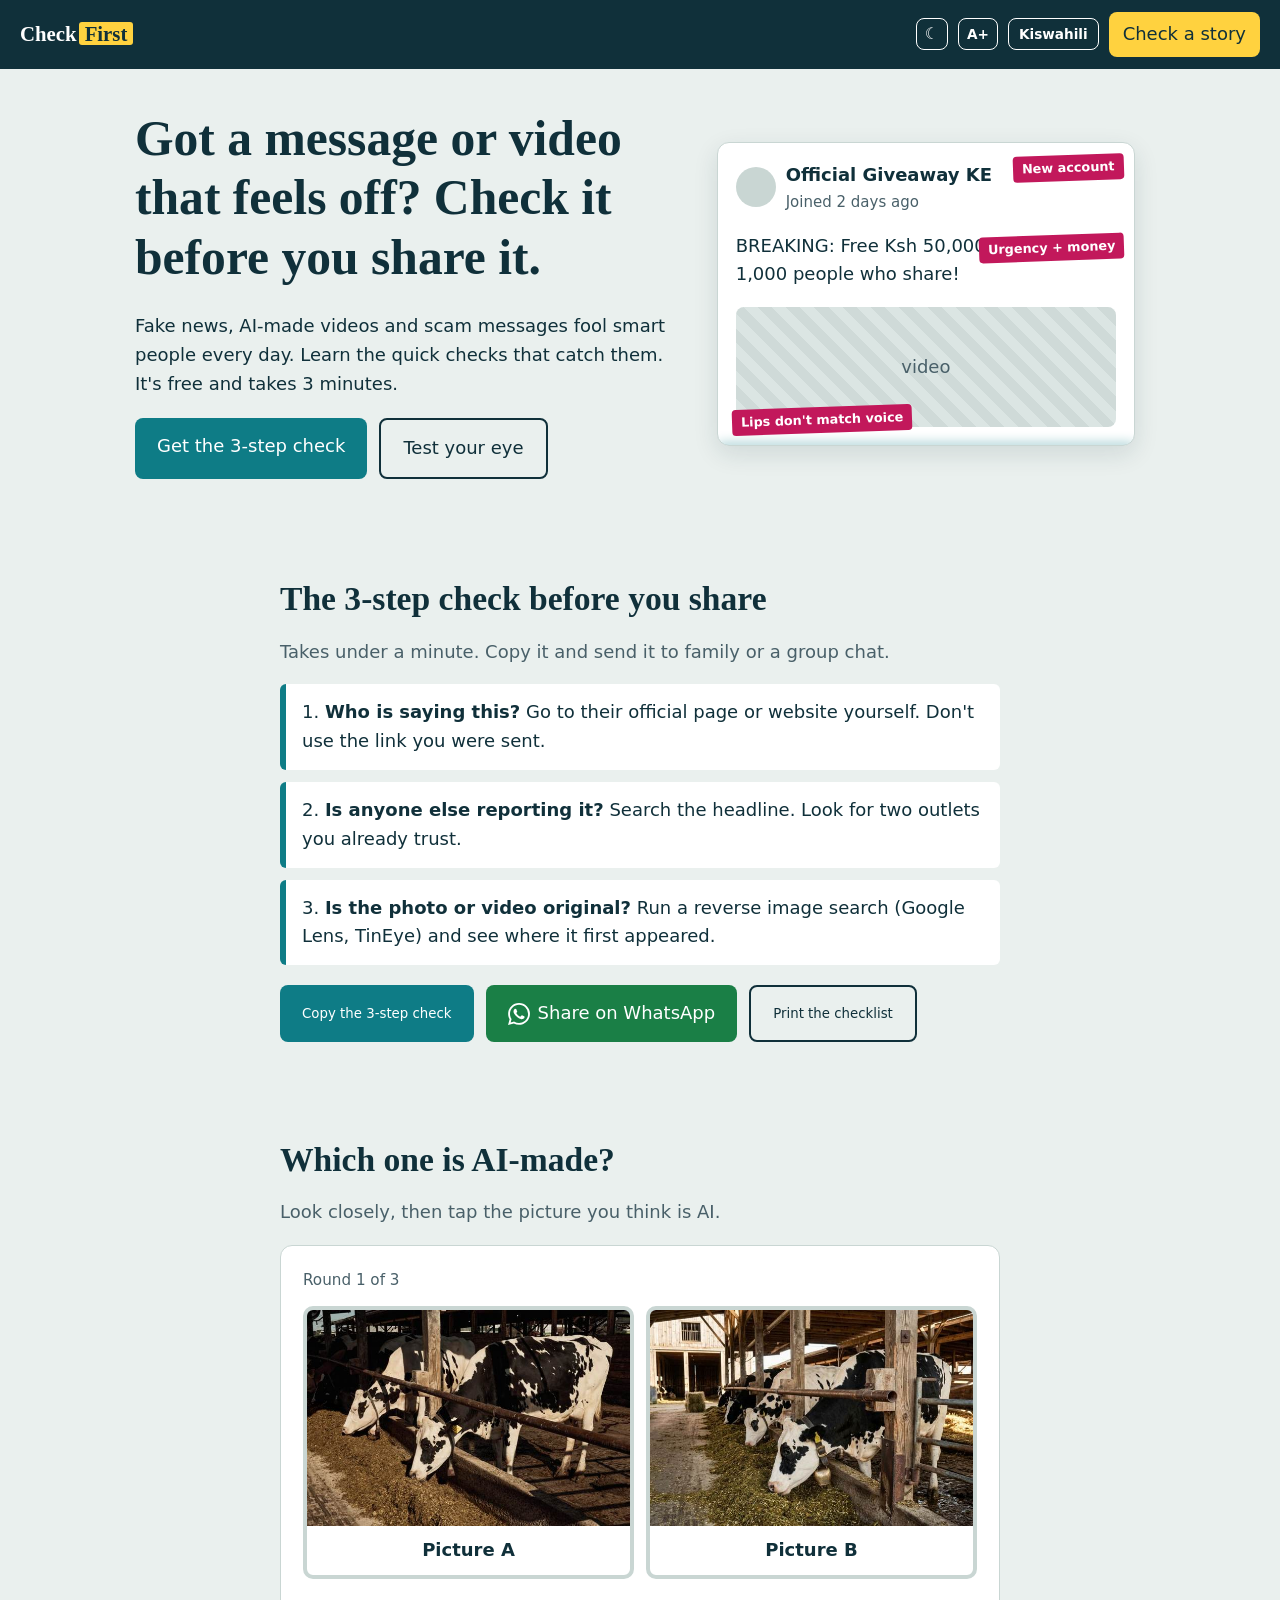
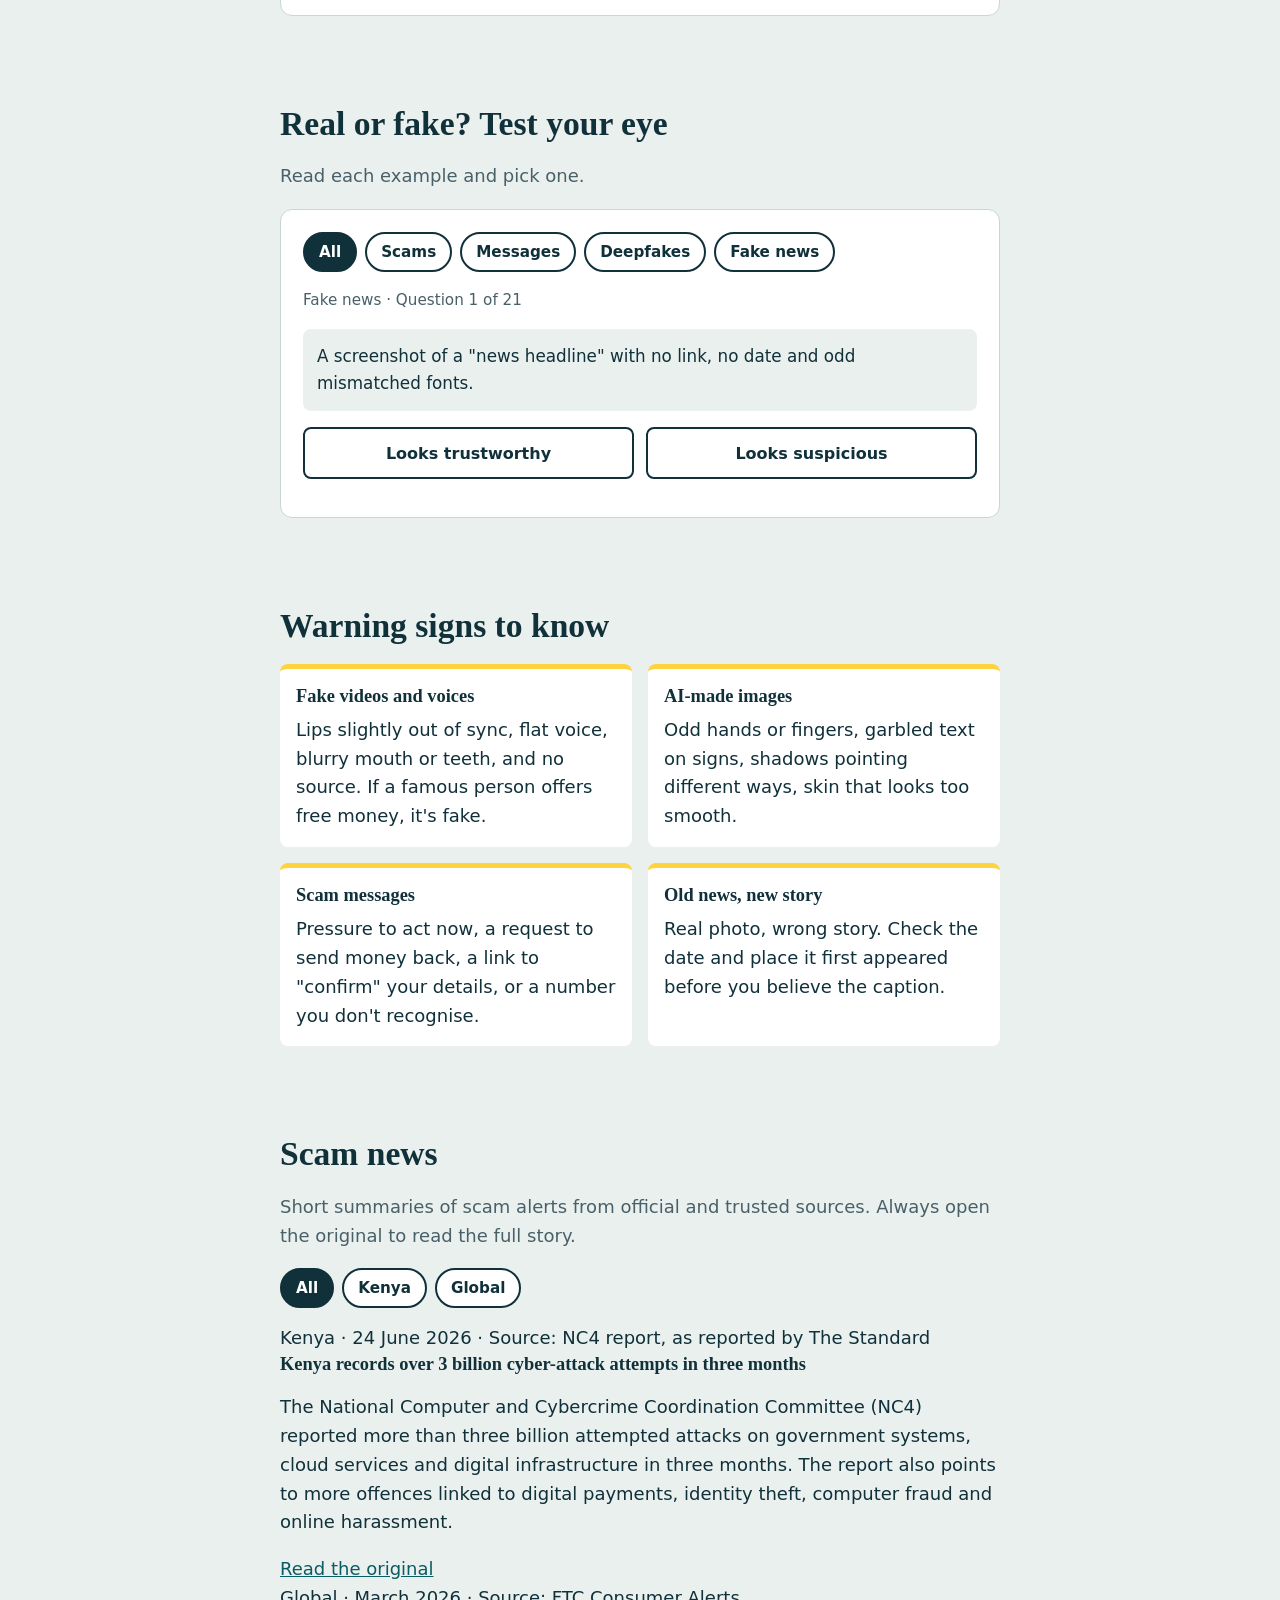
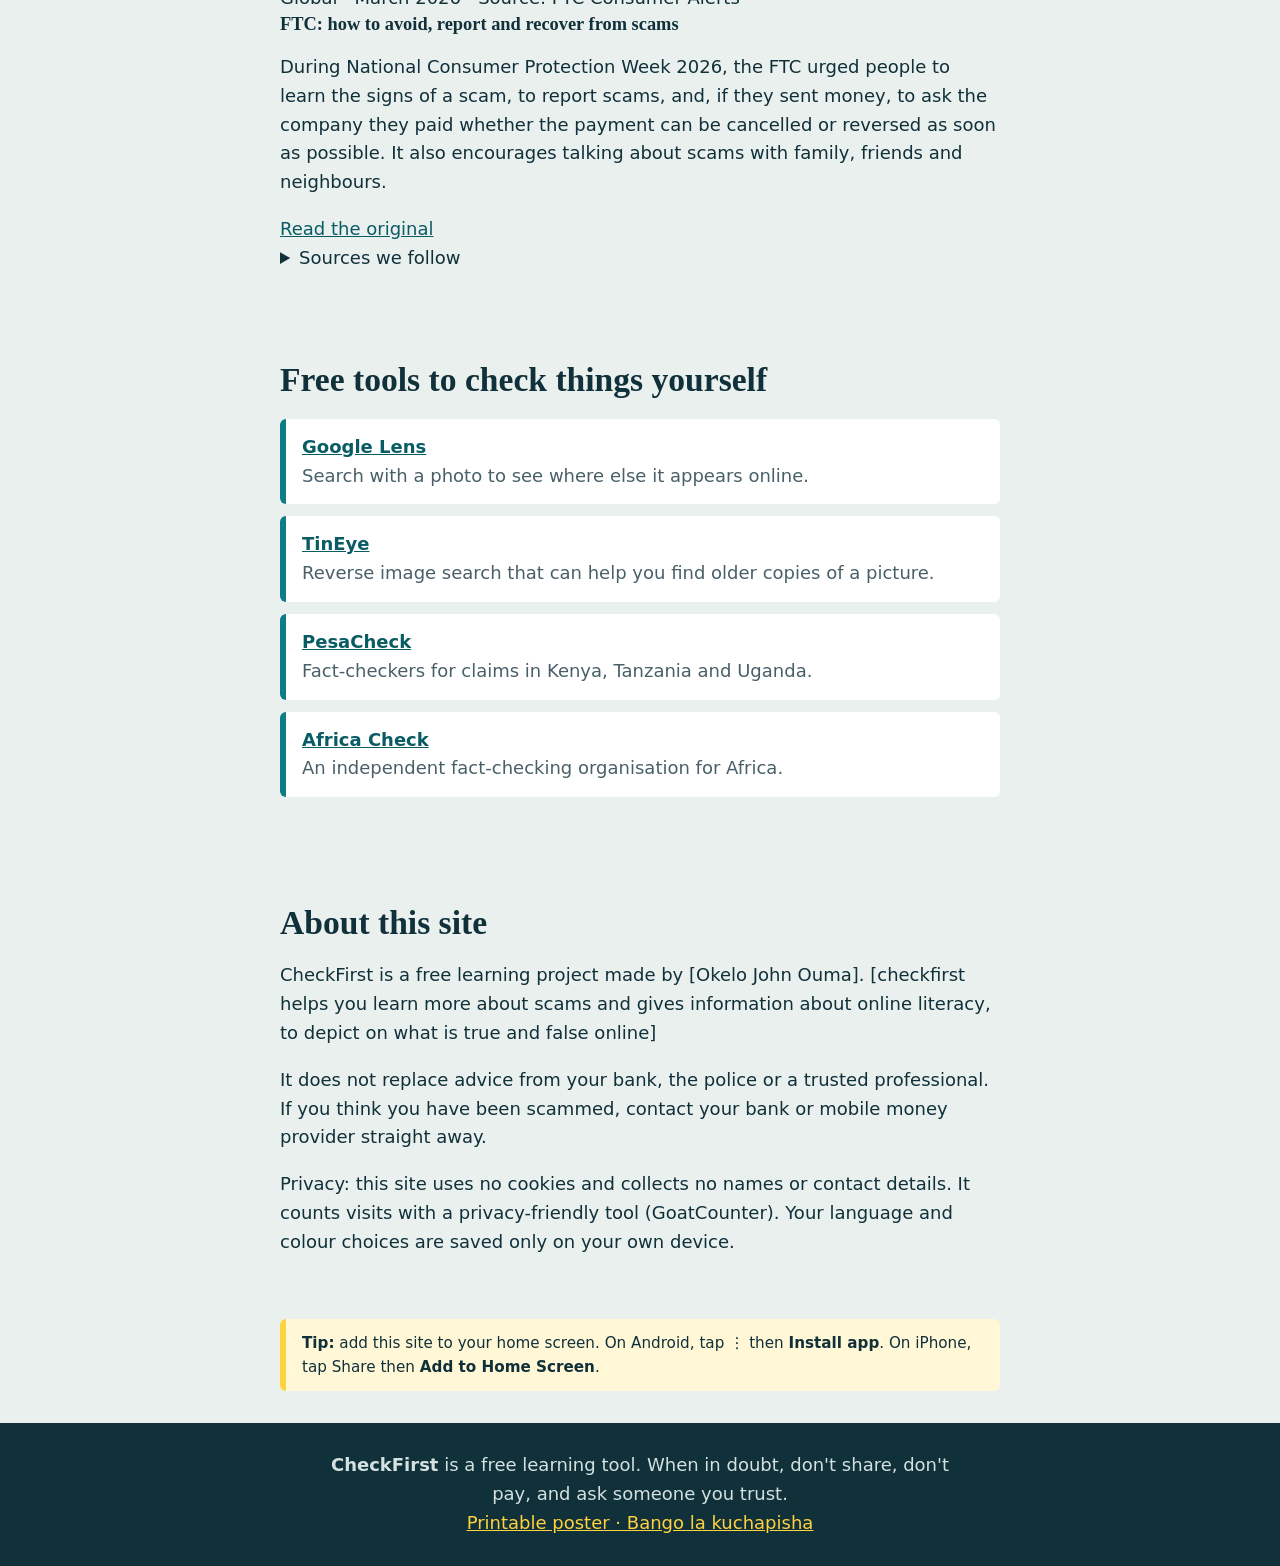
==== commit 706cb14b: "Add files via upload" ====
--- a/index.html
+++ b/index.html
@@ -95,6 +95,17 @@
       </div>
     </section>
 
+    <section id="news">
+  <h2 data-i18n="news_h2">Scam news</h2>
+  <p class="lead" data-i18n="news_lead">Short summaries of scam alerts from official and trusted sources. Always open the original to read the full story.</p>
+  <div class="cats" id="newsfilter"></div>
+  <div id="newslist" class="newslist" aria-live="polite"></div>
+  <details class="sources">
+    <summary data-i18n="src_h">Sources we follow</summary>
+    <ul id="sourcelist"></ul>
+  </details>
+    </section>
+
     <section id="tools">
       <h2 data-i18n="tools_h2">Free tools to check things yourself</h2>
       <ul class="tools">
@@ -119,6 +130,7 @@
   </footer>
   <script src="script.js" defer></script>
   <script src="lang.js" defer></script>
+  <script src="news.js" defer></script>
   <script data-goatcounter="https://checkfirstgoatcountercom.goatcounter.com/count" async src="//gc.zgo.at/count.js"></script>
 </body>
 </html>
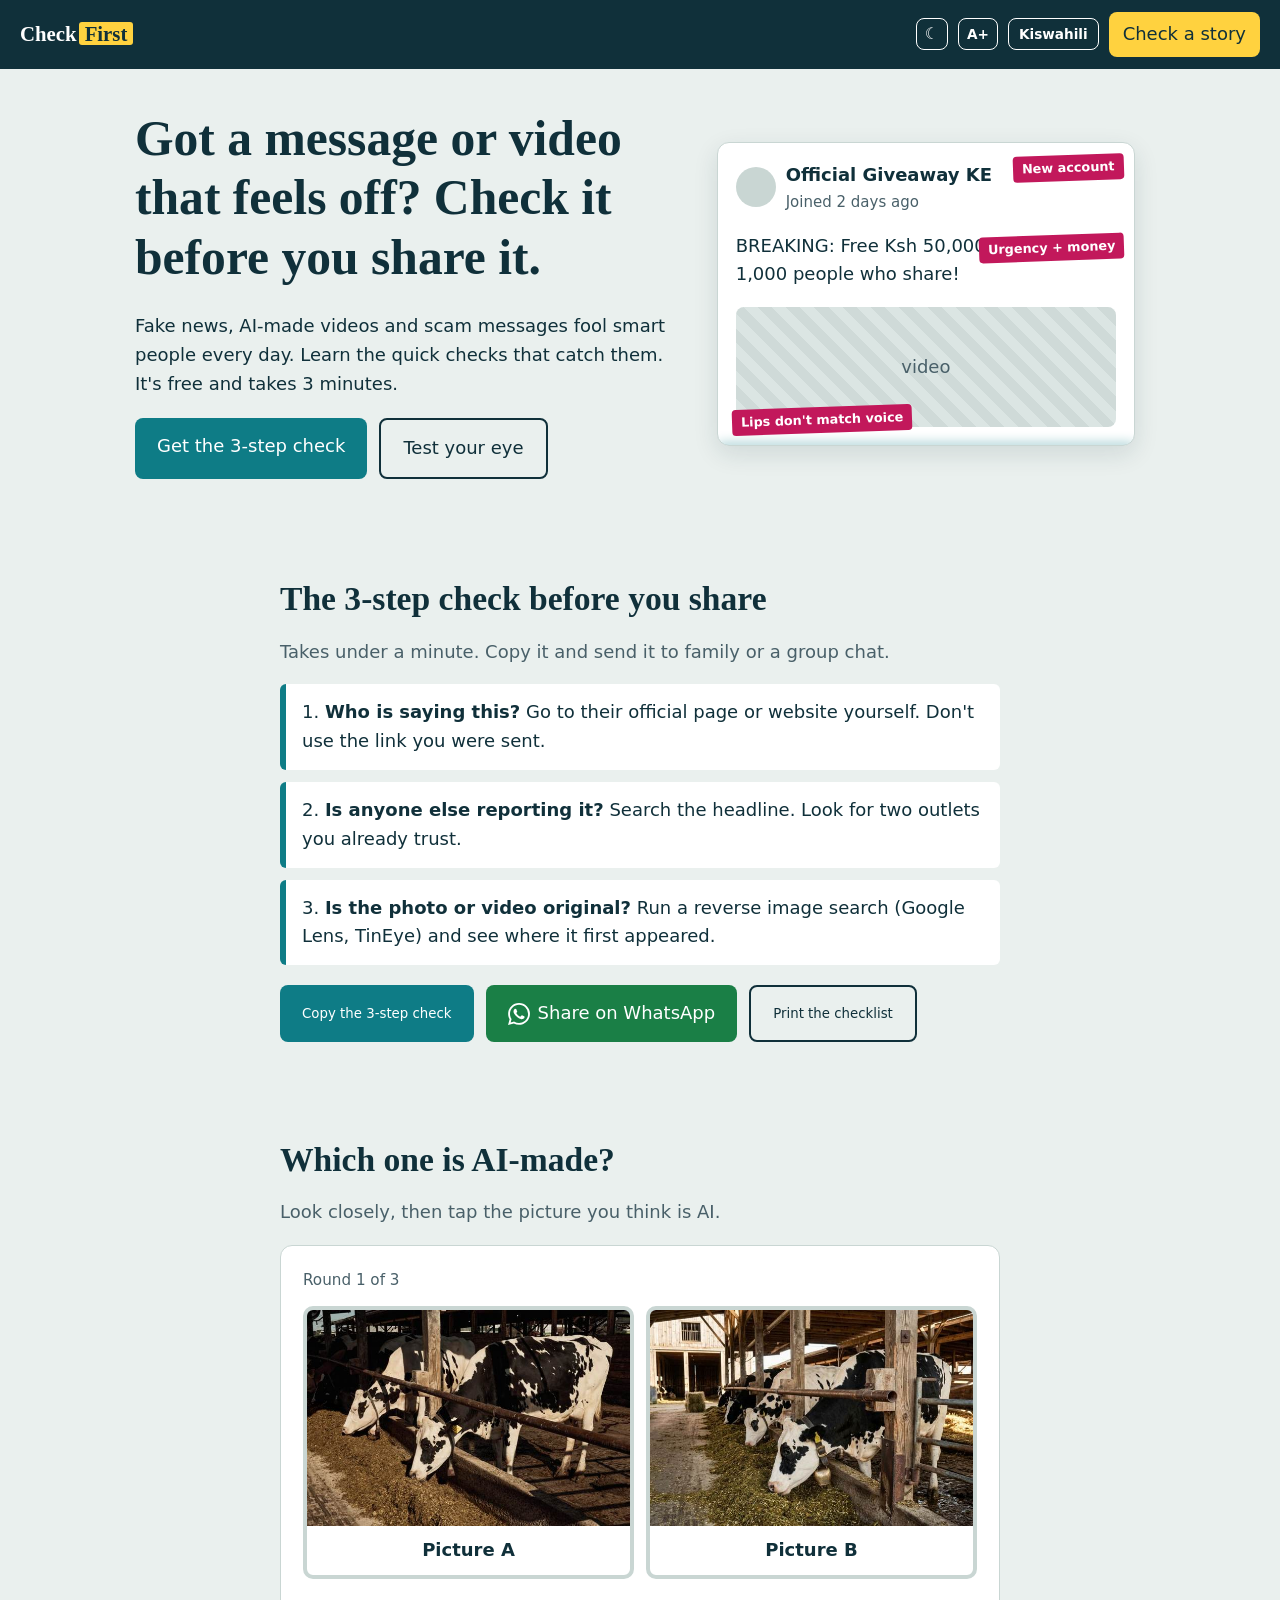
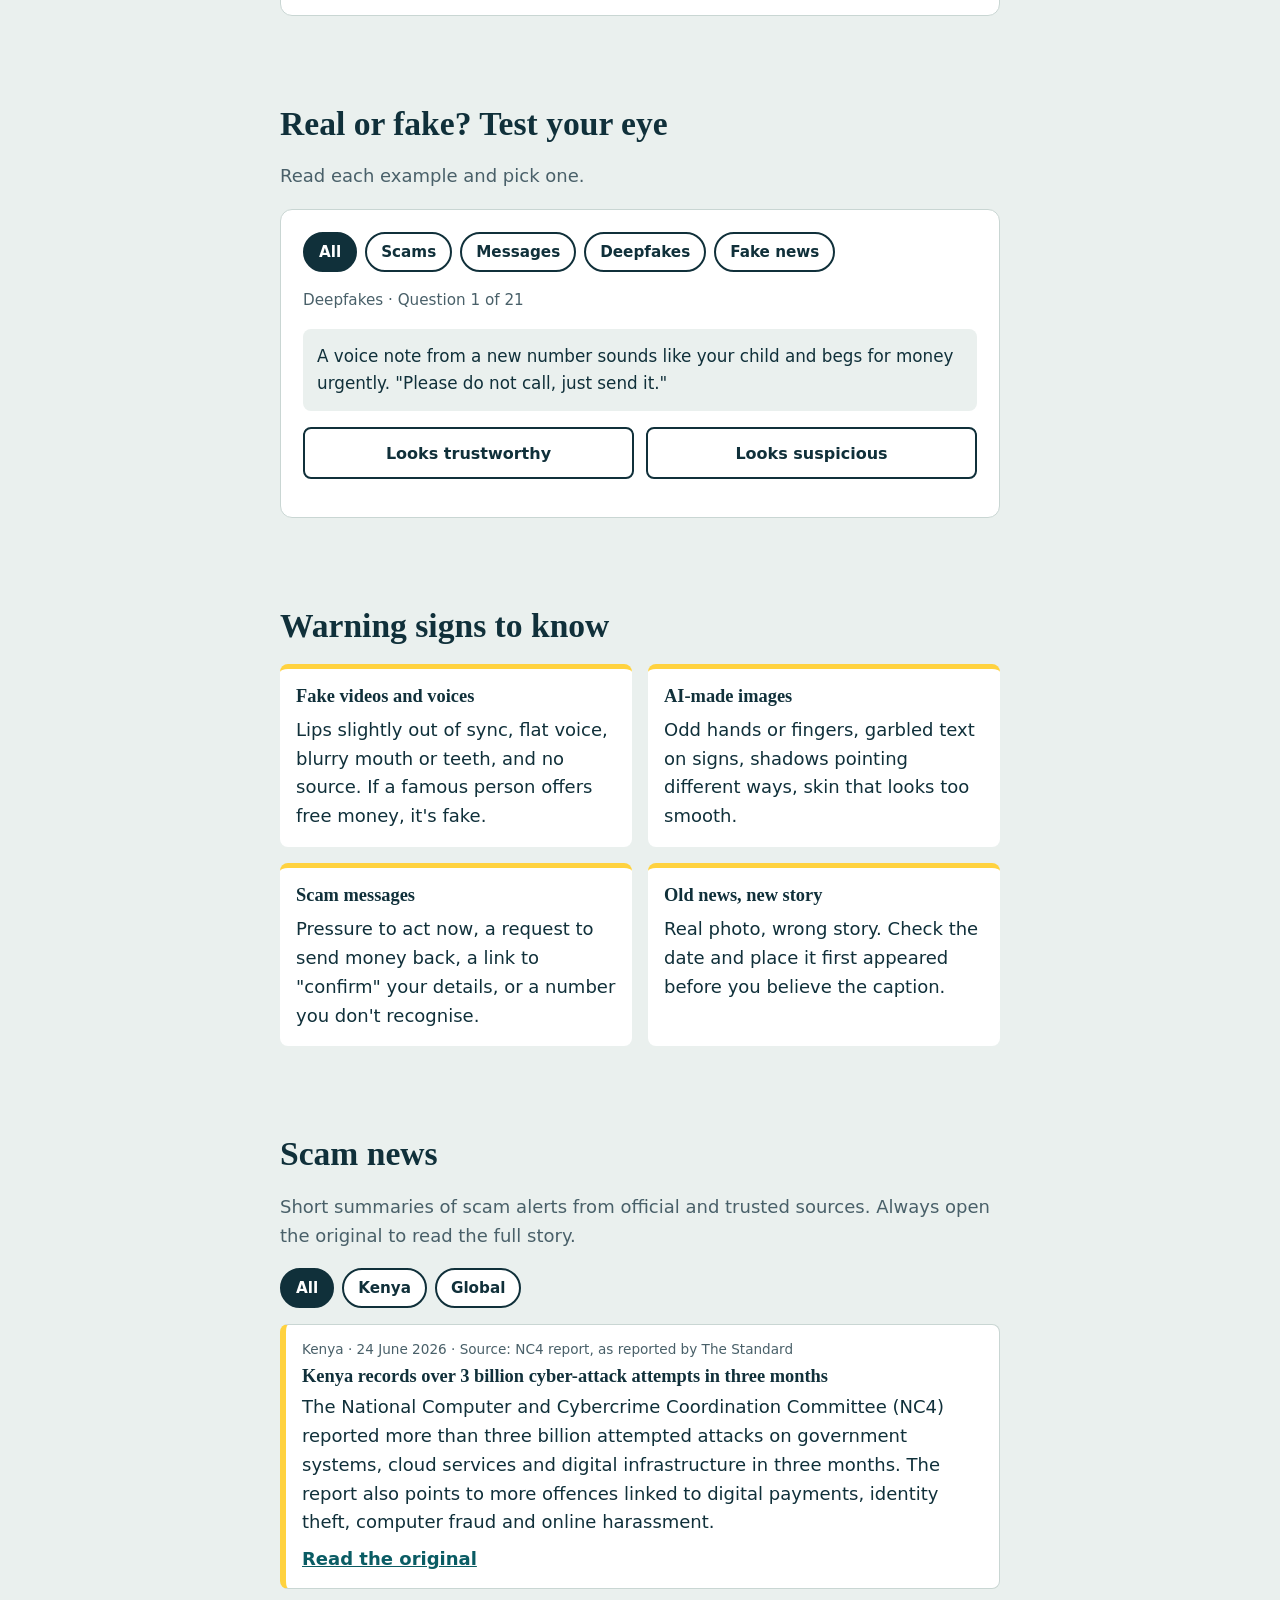
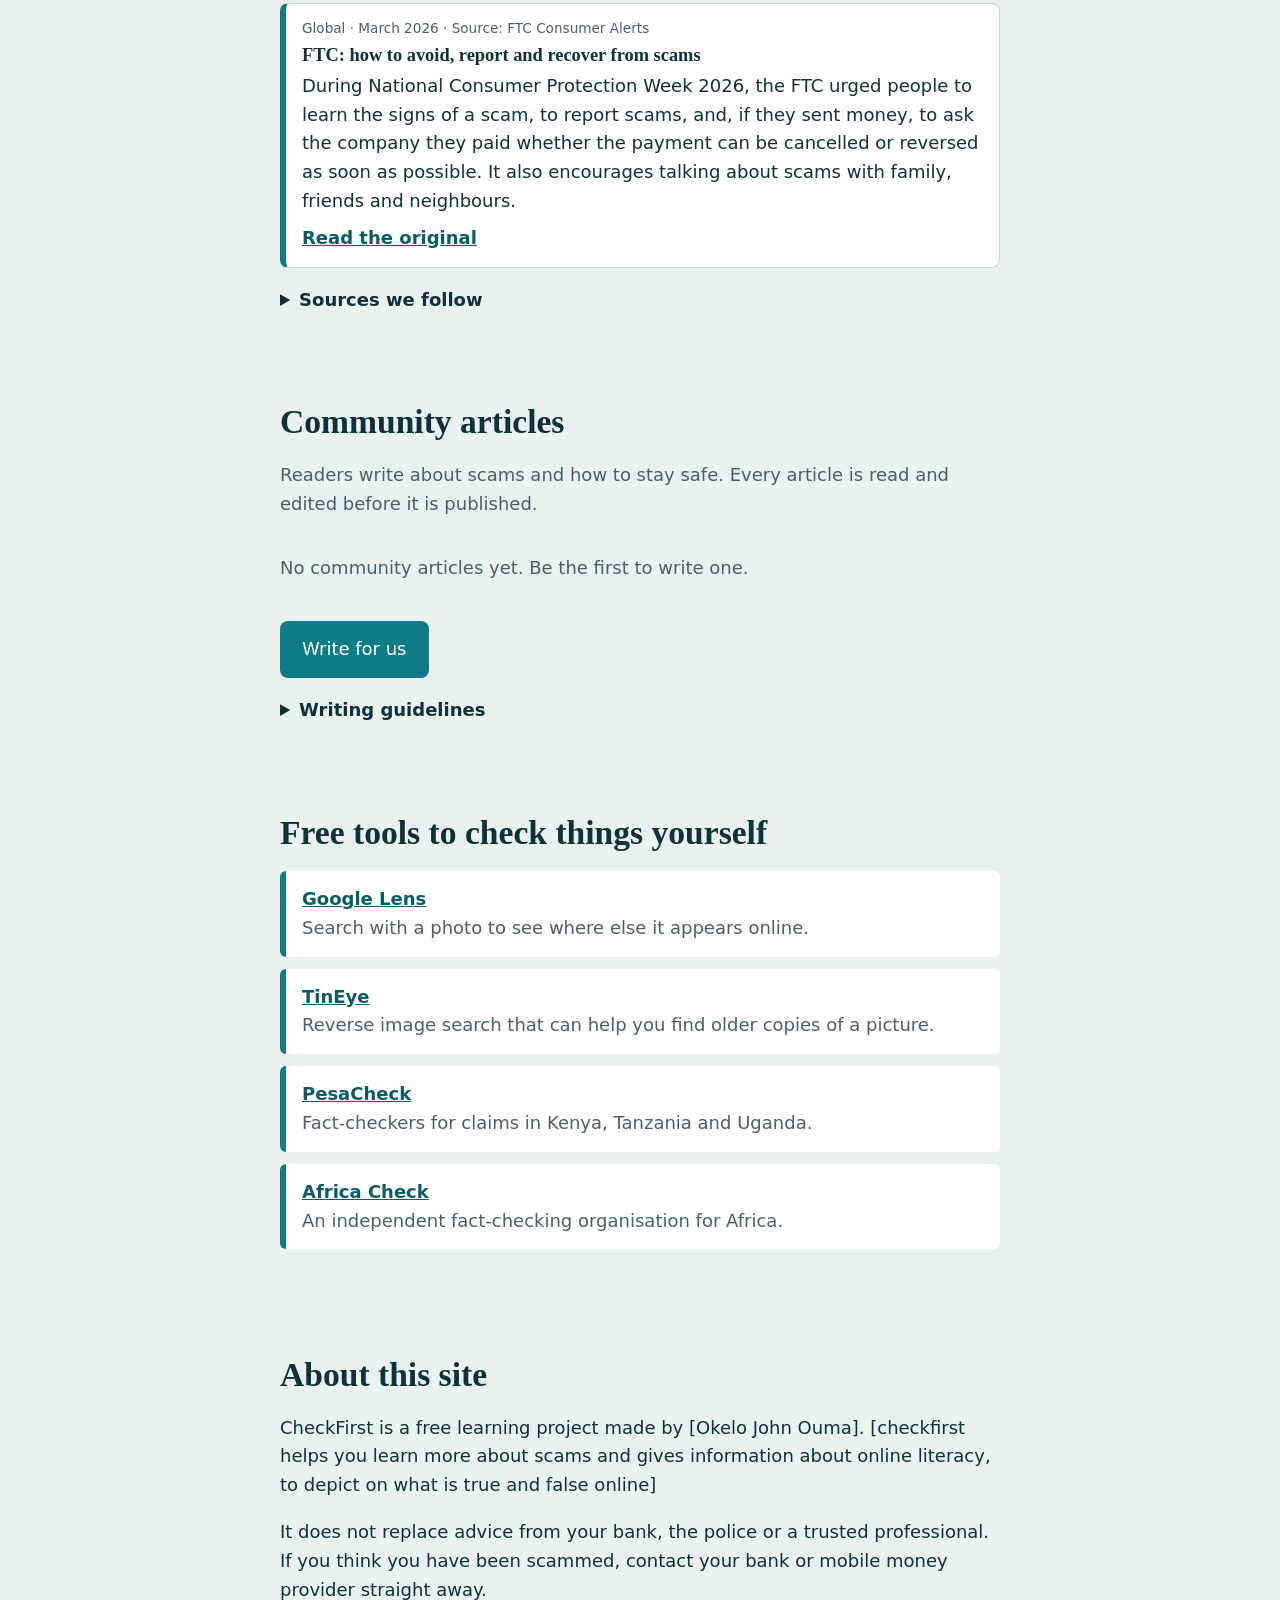
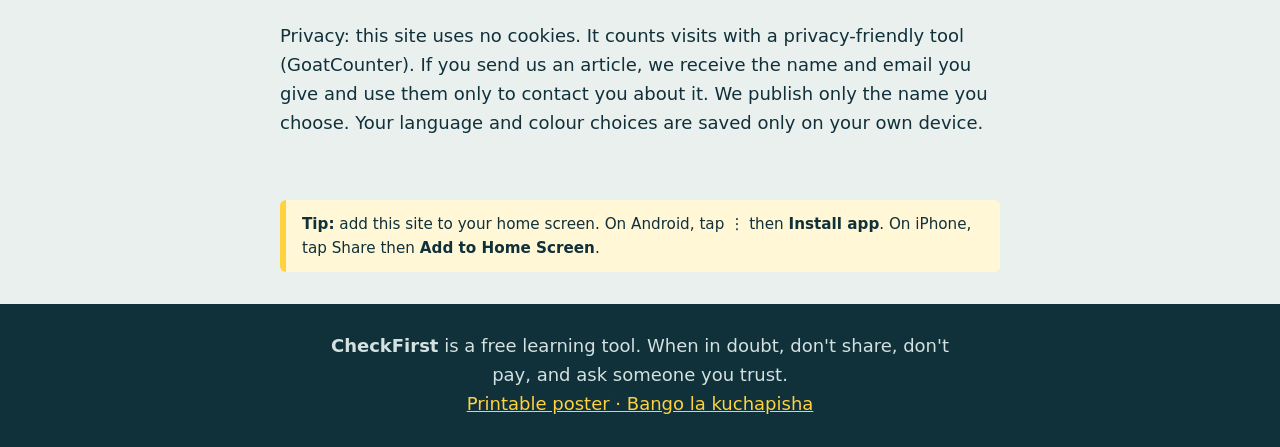
==== commit 582cc630: "Add files via upload" ====
--- a/index.html
+++ b/index.html
@@ -105,7 +105,26 @@
     <ul id="sourcelist"></ul>
   </details>
     </section>
-
+<section id="articles">
+  <h2 data-i18n="art_h2">Community articles</h2>
+  <p class="lead" data-i18n="art_lead">Readers write about scams and how to stay safe. Every article is read and edited before it is published.</p>
+  <div id="artlist" class="newslist" aria-live="polite"></div>
+  <div class="actions"><a id="writebtn" class="btn" href="#" target="_blank" rel="noopener noreferrer" hidden data-i18n="write_btn">Write for us</a></div>
+  <details class="sources">
+    <summary data-i18n="guide_h">Writing guidelines</summary>
+    <div data-i18n="guide_body"><ul>
+      <li>300 to 800 words, in English or Kiswahili.</li>
+      <li>Write about scams, fraud and staying safe online. Share what you learned and how to protect others.</li>
+      <li>Do not name private people or small businesses as scammers. Describe what happened without identifying anyone.</li>
+      <li>Tell us where your facts come from. We may ask for sources.</li>
+      <li>No phone numbers, links or payment details in your text. The editor adds official links.</li>
+      <li>Original work only. Do not copy from other websites.</li>
+      <li>No medical or investment advice.</li>
+      <li>We read every submission but cannot publish all of them. We may edit for length and clarity.</li>
+      <li>Your name shows as you write it in the form. Your email stays private.</li>
+    </ul></div>
+  </details>
+</section>
     <section id="tools">
       <h2 data-i18n="tools_h2">Free tools to check things yourself</h2>
       <ul class="tools">
@@ -120,7 +139,7 @@
       <h2 data-i18n="about_h2">About this site</h2>
       <p data-i18n="about_p1">CheckFirst is a free learning project made by [Okelo John Ouma]. [checkfirst helps you learn more about scams and gives information about online literacy, to depict on what is true and false online]</p>
       <p data-i18n="about_p2">It does not replace advice from your bank, the police or a trusted professional. If you think you have been scammed, contact your bank or mobile money provider straight away.</p>
-      <p data-i18n="privacy">Privacy: this site uses no cookies and collects no names or contact details. It counts visits with a privacy-friendly tool (GoatCounter). Your language and colour choices are saved only on your own device.</p>
+      <p data-i18n="privacy">Privacy: this site uses no cookies. It counts visits with a privacy-friendly tool (GoatCounter). If you send us an article, we receive the name and email you give and use them only to contact you about it. We publish only the name you choose. Your language and colour choices are saved only on your own device.</p>
     </section>
   </main>
 <div class="a2hs" data-i18n="a2hs"><b>Tip:</b> add this site to your home screen. On Android, tap ⋮ then <b>Install app</b>. On iPhone, tap Share then <b>Add to Home Screen</b>.</div>
@@ -131,6 +150,7 @@
   <script src="script.js" defer></script>
   <script src="lang.js" defer></script>
   <script src="news.js" defer></script>
+  <script src="articles.js" defer></script>
   <script data-goatcounter="https://checkfirstgoatcountercom.goatcounter.com/count" async src="//gc.zgo.at/count.js"></script>
 </body>
 </html>
--- a/style.css
+++ b/style.css
@@ -148,4 +148,21 @@
 
 #themebtn,#sizebtn,#langbtn{font-size:.85rem;padding:4px 8px;min-height:32px;line-height:1;border-width:1.5px}
 #themebtn{font-size:1rem}
-#langbtn{padding:4px 10px}+#langbtn{padding:4px 10px}
+
+.newslist{display:grid;gap:14px;margin-top:14px}
+.story{background:var(--card);border:1px solid var(--line);border-left:6px solid var(--lens);border-radius:8px;padding:14px 16px}
+.story.kenya{border-left-color:var(--mark)}
+.story .meta{font-size:.85rem;color:var(--muted);margin-bottom:4px}
+.story h3{margin:0 0 6px}
+.story p{margin:0 0 8px}
+.story a{font-weight:600}
+.sources{margin-top:18px}
+.sources summary{cursor:pointer;font-weight:600}
+.sources li{margin:6px 0}
+
+[hidden]{display:none!important}
+.artbody{margin-top:10px}
+.artbody p{margin:0 0 10px}
+.story details summary{cursor:pointer;font-weight:600;color:var(--link)}
+.sources ul{padding-left:1.2em}
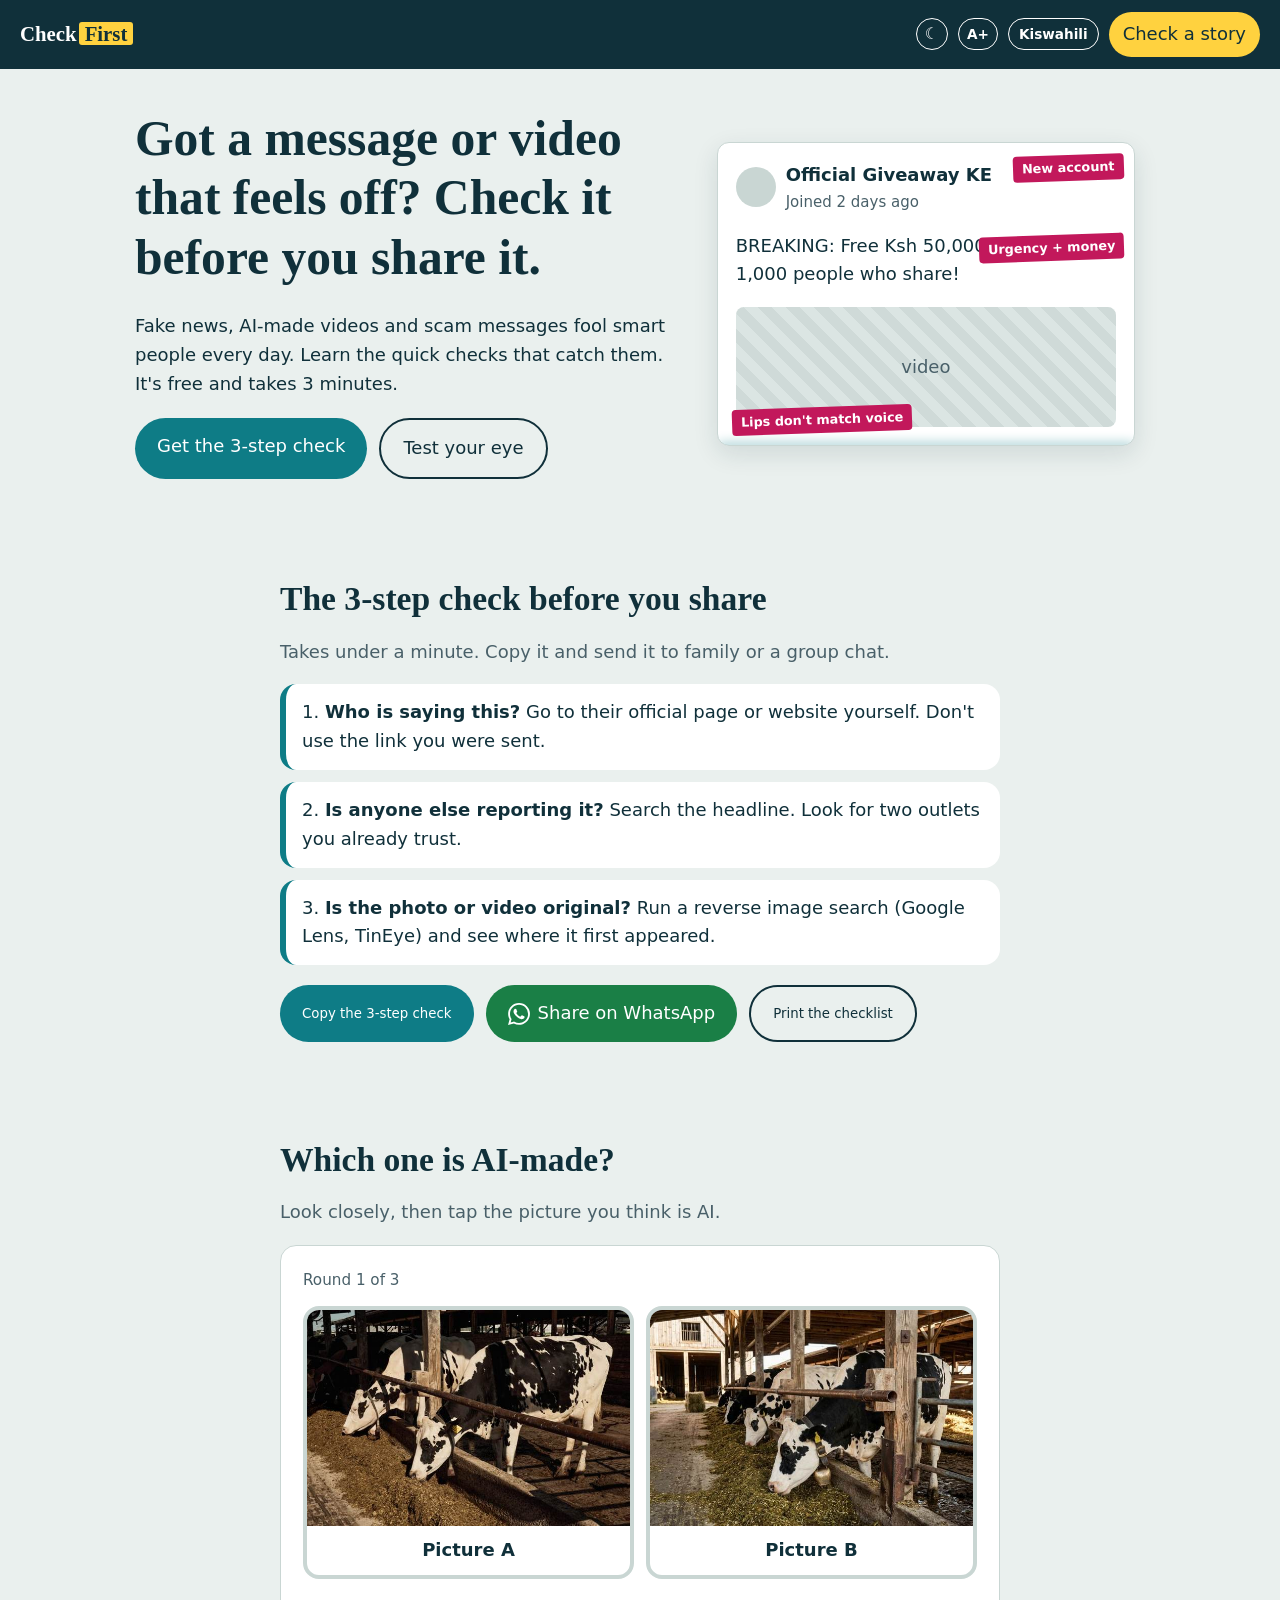
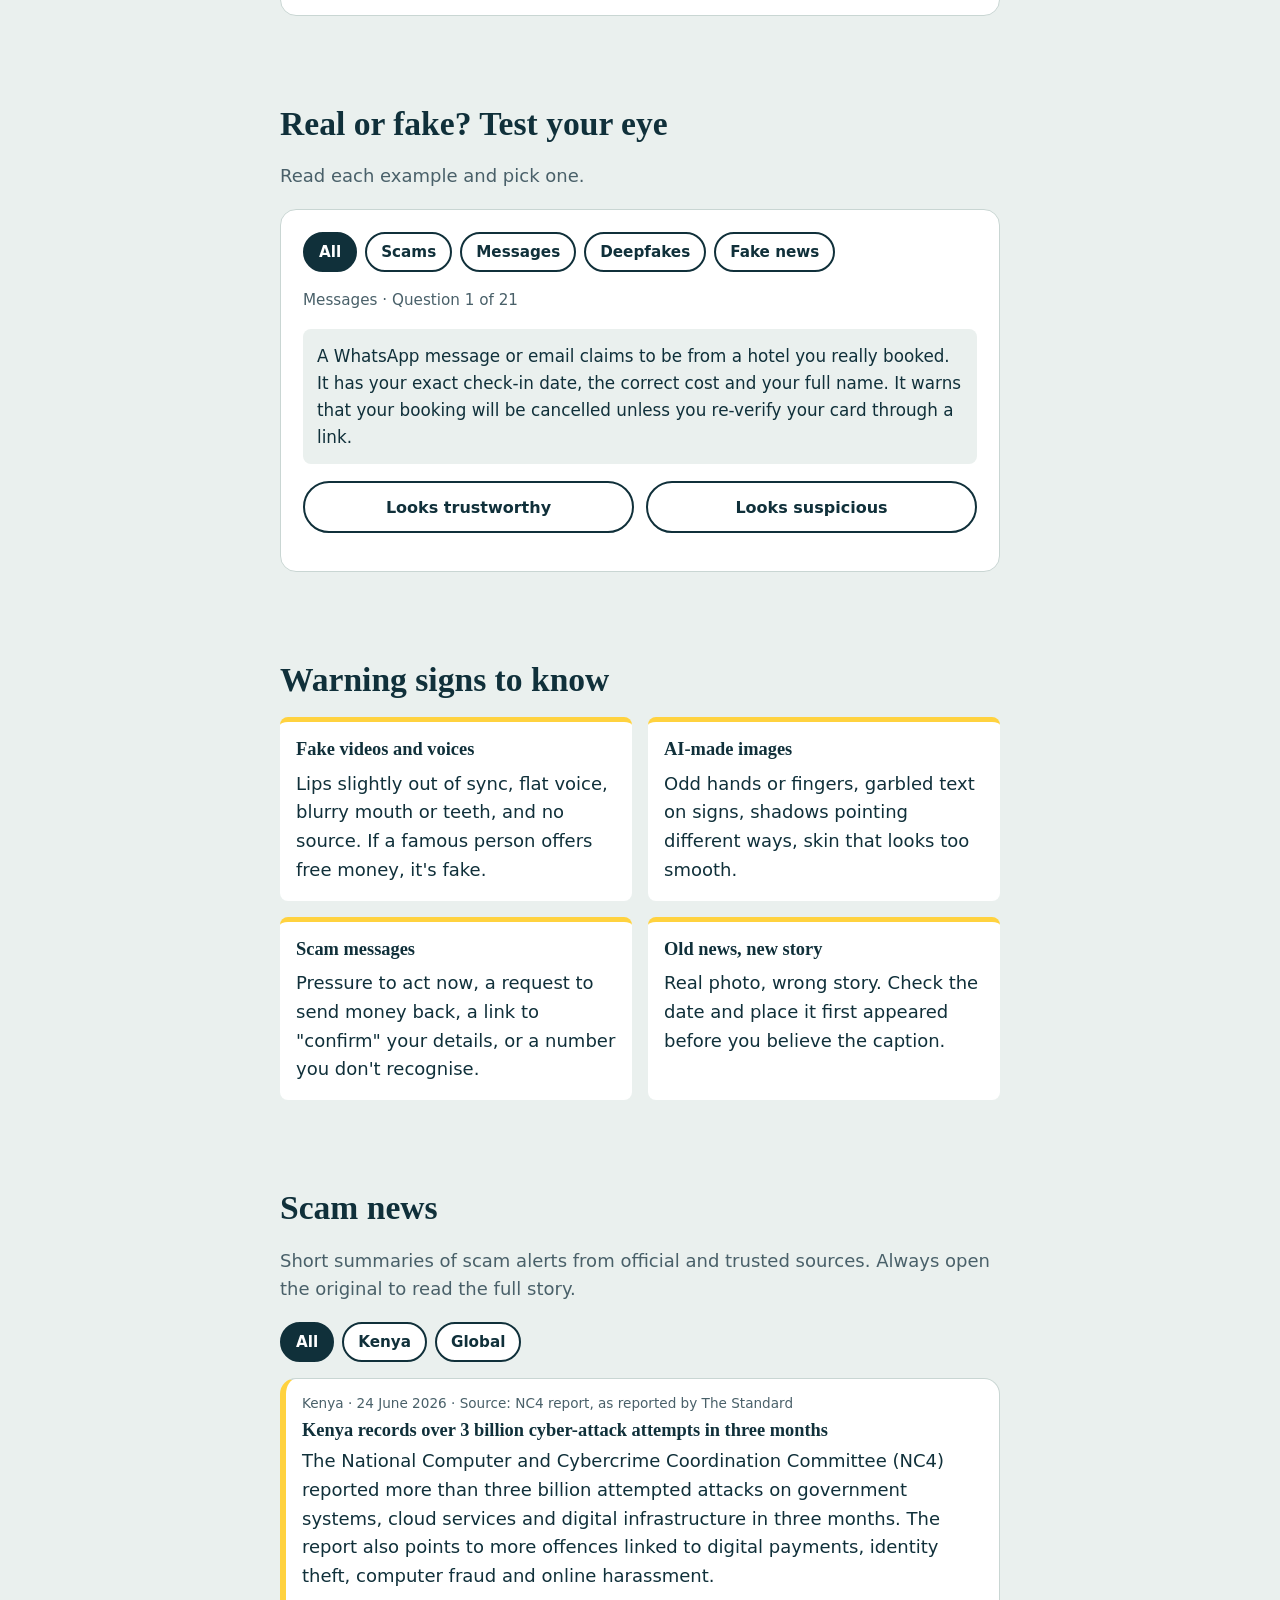
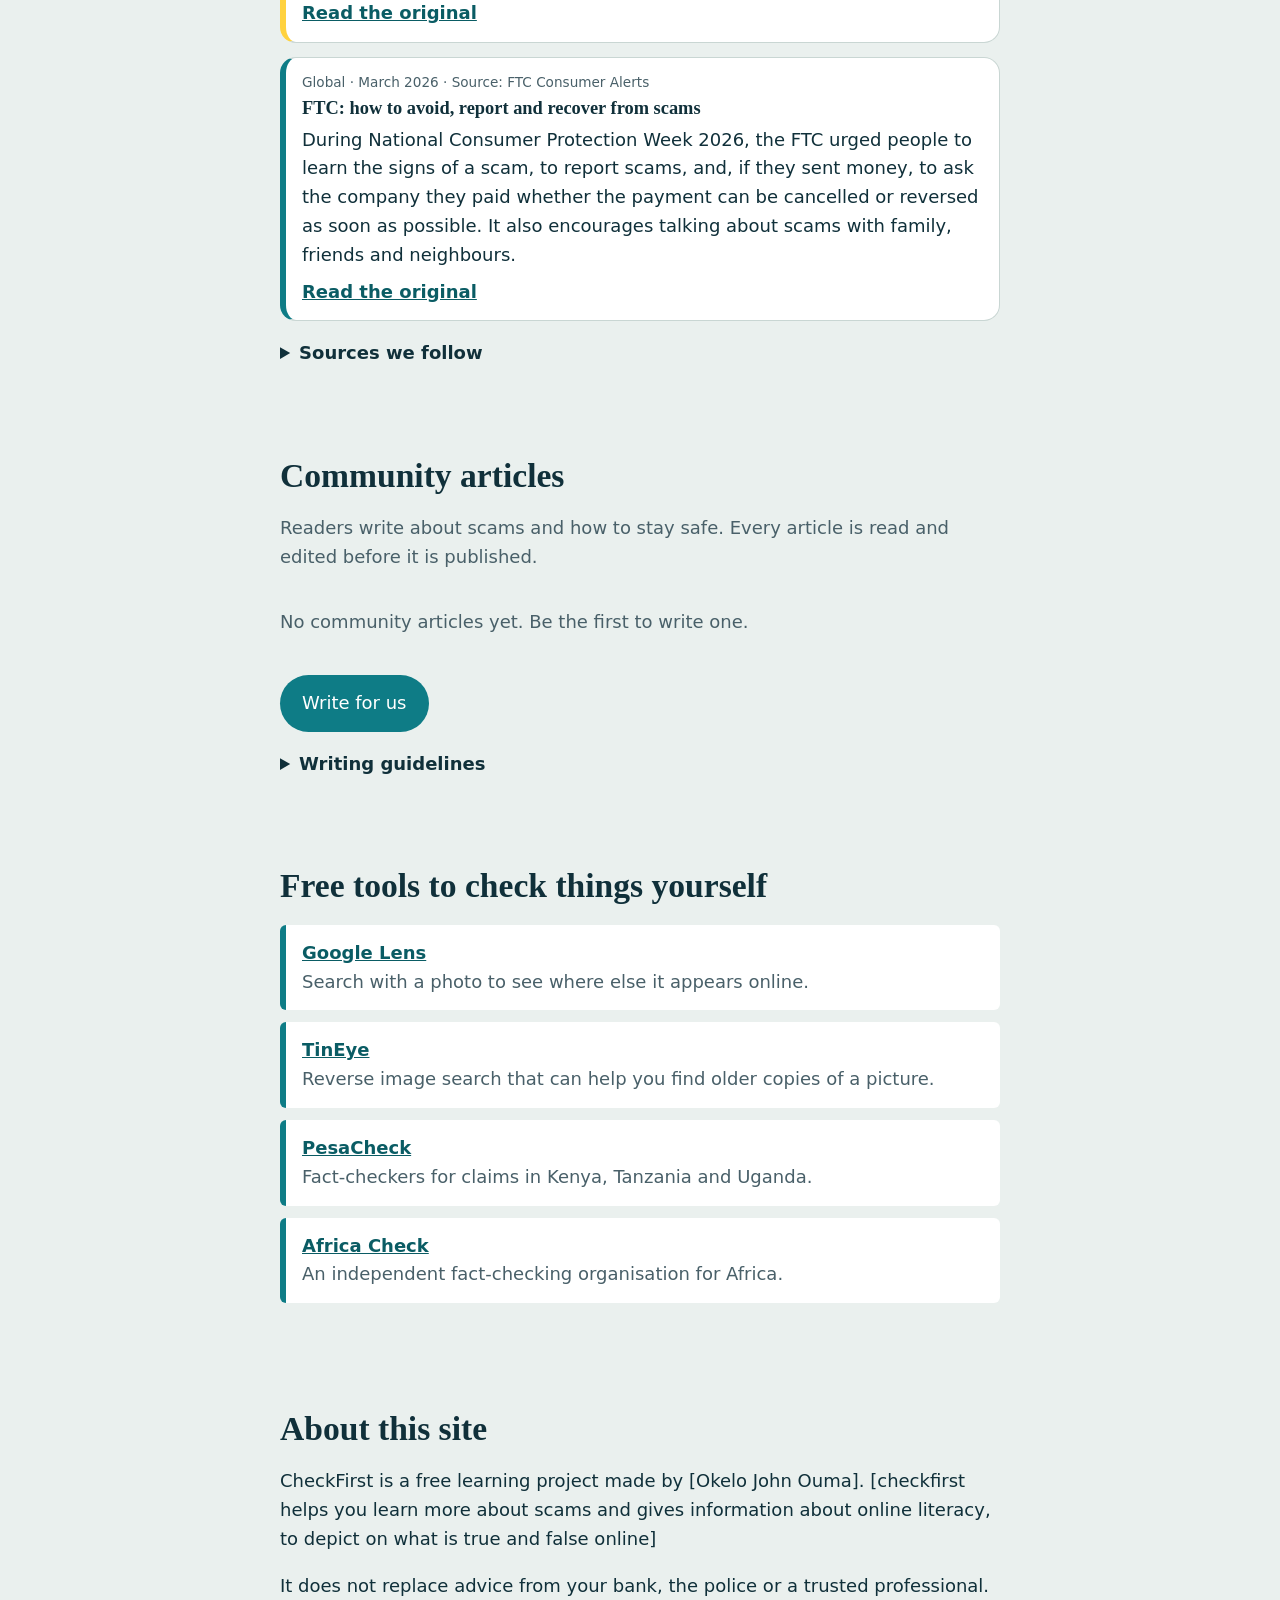
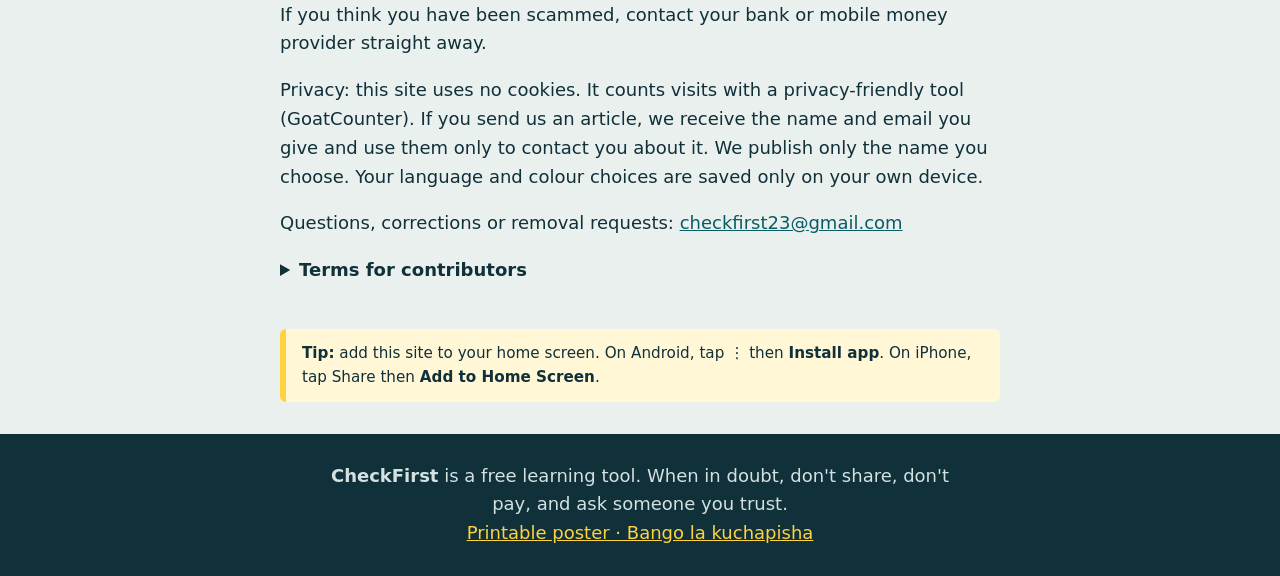
==== commit bd4c0ad2: "Add files via upload" ====
--- a/index.html
+++ b/index.html
@@ -140,6 +140,18 @@
       <p data-i18n="about_p1">CheckFirst is a free learning project made by [Okelo John Ouma]. [checkfirst helps you learn more about scams and gives information about online literacy, to depict on what is true and false online]</p>
       <p data-i18n="about_p2">It does not replace advice from your bank, the police or a trusted professional. If you think you have been scammed, contact your bank or mobile money provider straight away.</p>
       <p data-i18n="privacy">Privacy: this site uses no cookies. It counts visits with a privacy-friendly tool (GoatCounter). If you send us an article, we receive the name and email you give and use them only to contact you about it. We publish only the name you choose. Your language and colour choices are saved only on your own device.</p>
+      <p data-i18n="contact">Questions, corrections or removal requests: <a href="mailto:checkfirst23@gmail.com">checkfirst23@gmail.com</a></p>
+<details class="sources">
+  <summary data-i18n="terms_h">Terms for contributors</summary>
+  <div data-i18n="terms_body"><ul>
+    <li>You keep the copyright in your article. By sending it, you give CheckFirst permission to publish it on this site, edit it for length, clarity and accuracy, translate it, and remove it at any time.</li>
+    <li>You promise it is your own work, that it is true as far as you know, and that it does not defame anyone or break anyone's rights.</li>
+    <li>We may decline or remove any article without giving a reason. We are not obliged to publish.</li>
+    <li>Articles are not paid.</li>
+    <li>To have your article removed, email us at the address above and we will take it down promptly.</li>
+    <li>Everything on this site is for learning only. It is not legal, financial or professional advice. If you have been scammed, contact your bank, your mobile money provider and the police.</li>
+  </ul></div>
+</details>
     </section>
   </main>
 <div class="a2hs" data-i18n="a2hs"><b>Tip:</b> add this site to your home screen. On Android, tap ⋮ then <b>Install app</b>. On iPhone, tap Share then <b>Add to Home Screen</b>.</div>
--- a/style.css
+++ b/style.css
@@ -165,4 +165,8 @@
 .artbody{margin-top:10px}
 .artbody p{margin:0 0 10px}
 .story details summary{cursor:pointer;font-weight:600;color:var(--link)}
-.sources ul{padding-left:1.2em}+.sources ul{padding-left:1.2em}
+
+:root{--btn-radius:999px}
+.btn,.lang,.choices button,.chip{border-radius:var(--btn-radius)}
+.pick,.story,.card,.steps li{border-radius:16px}
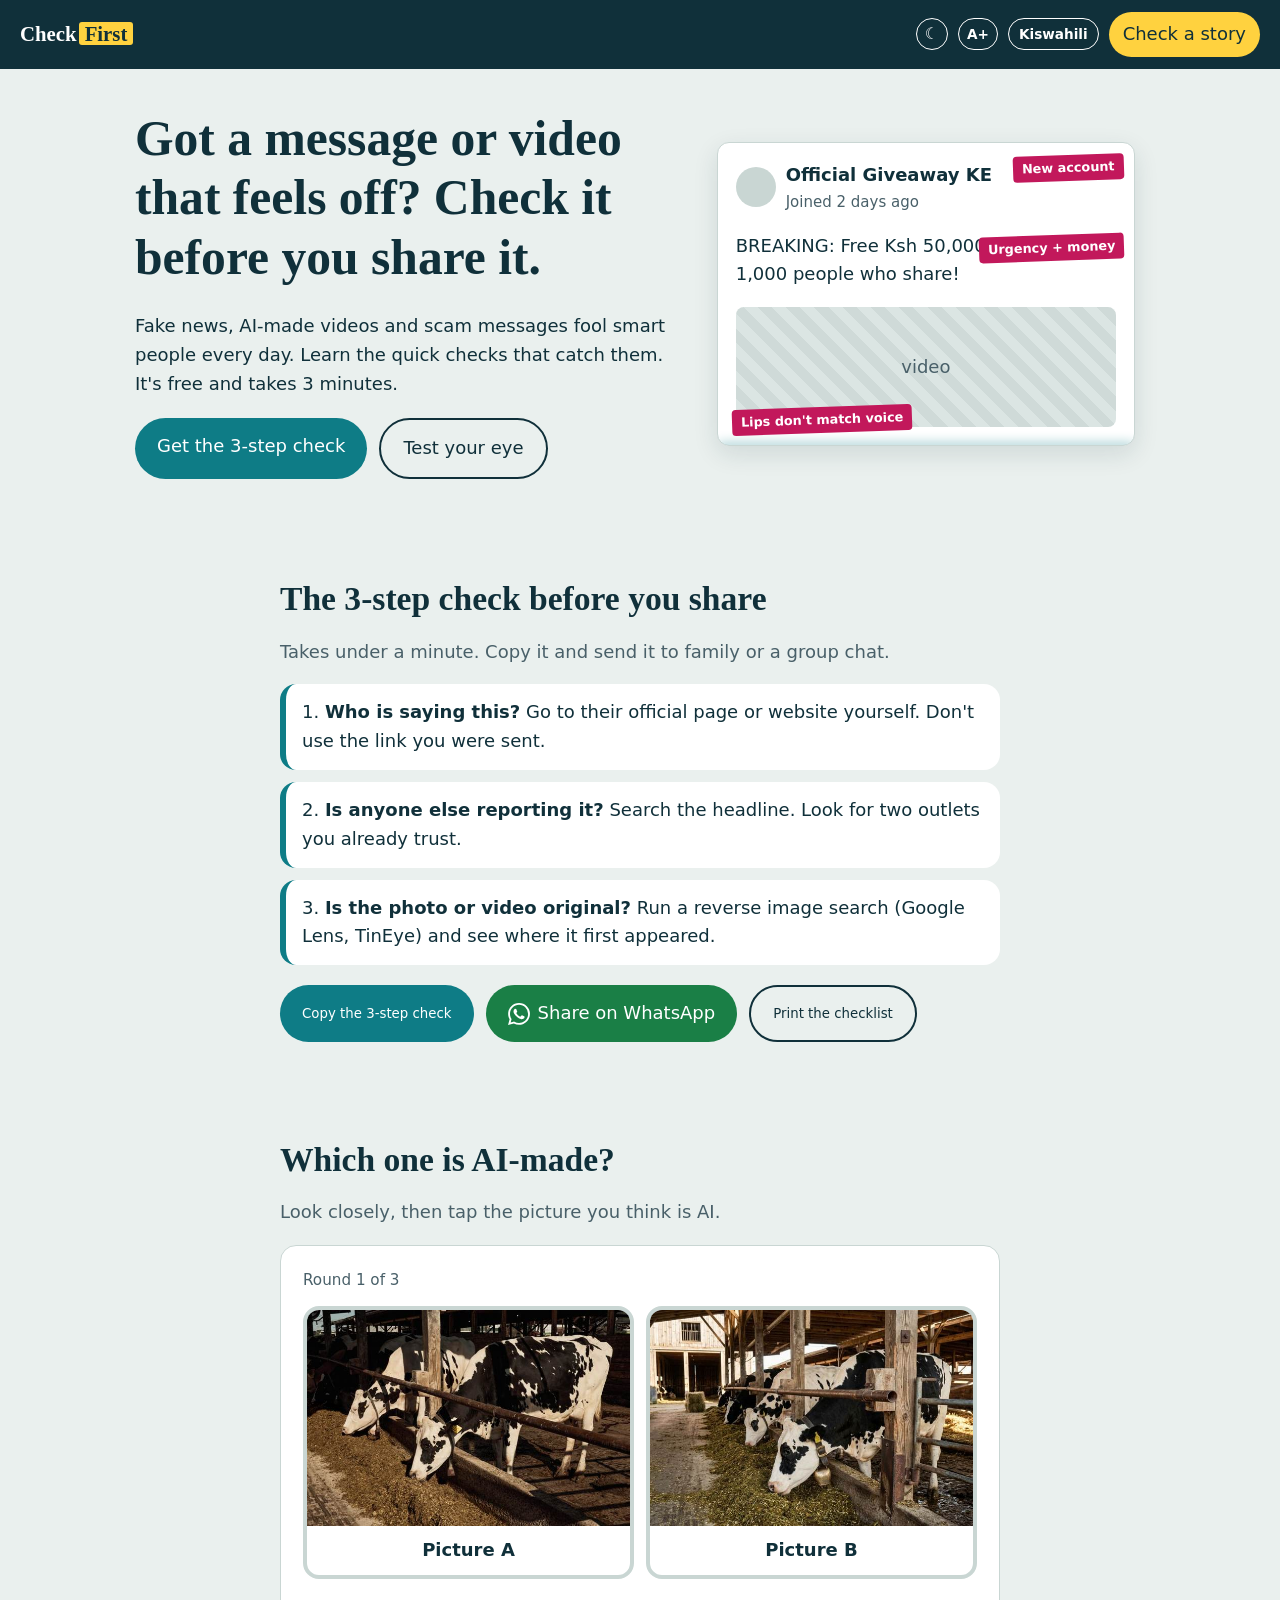
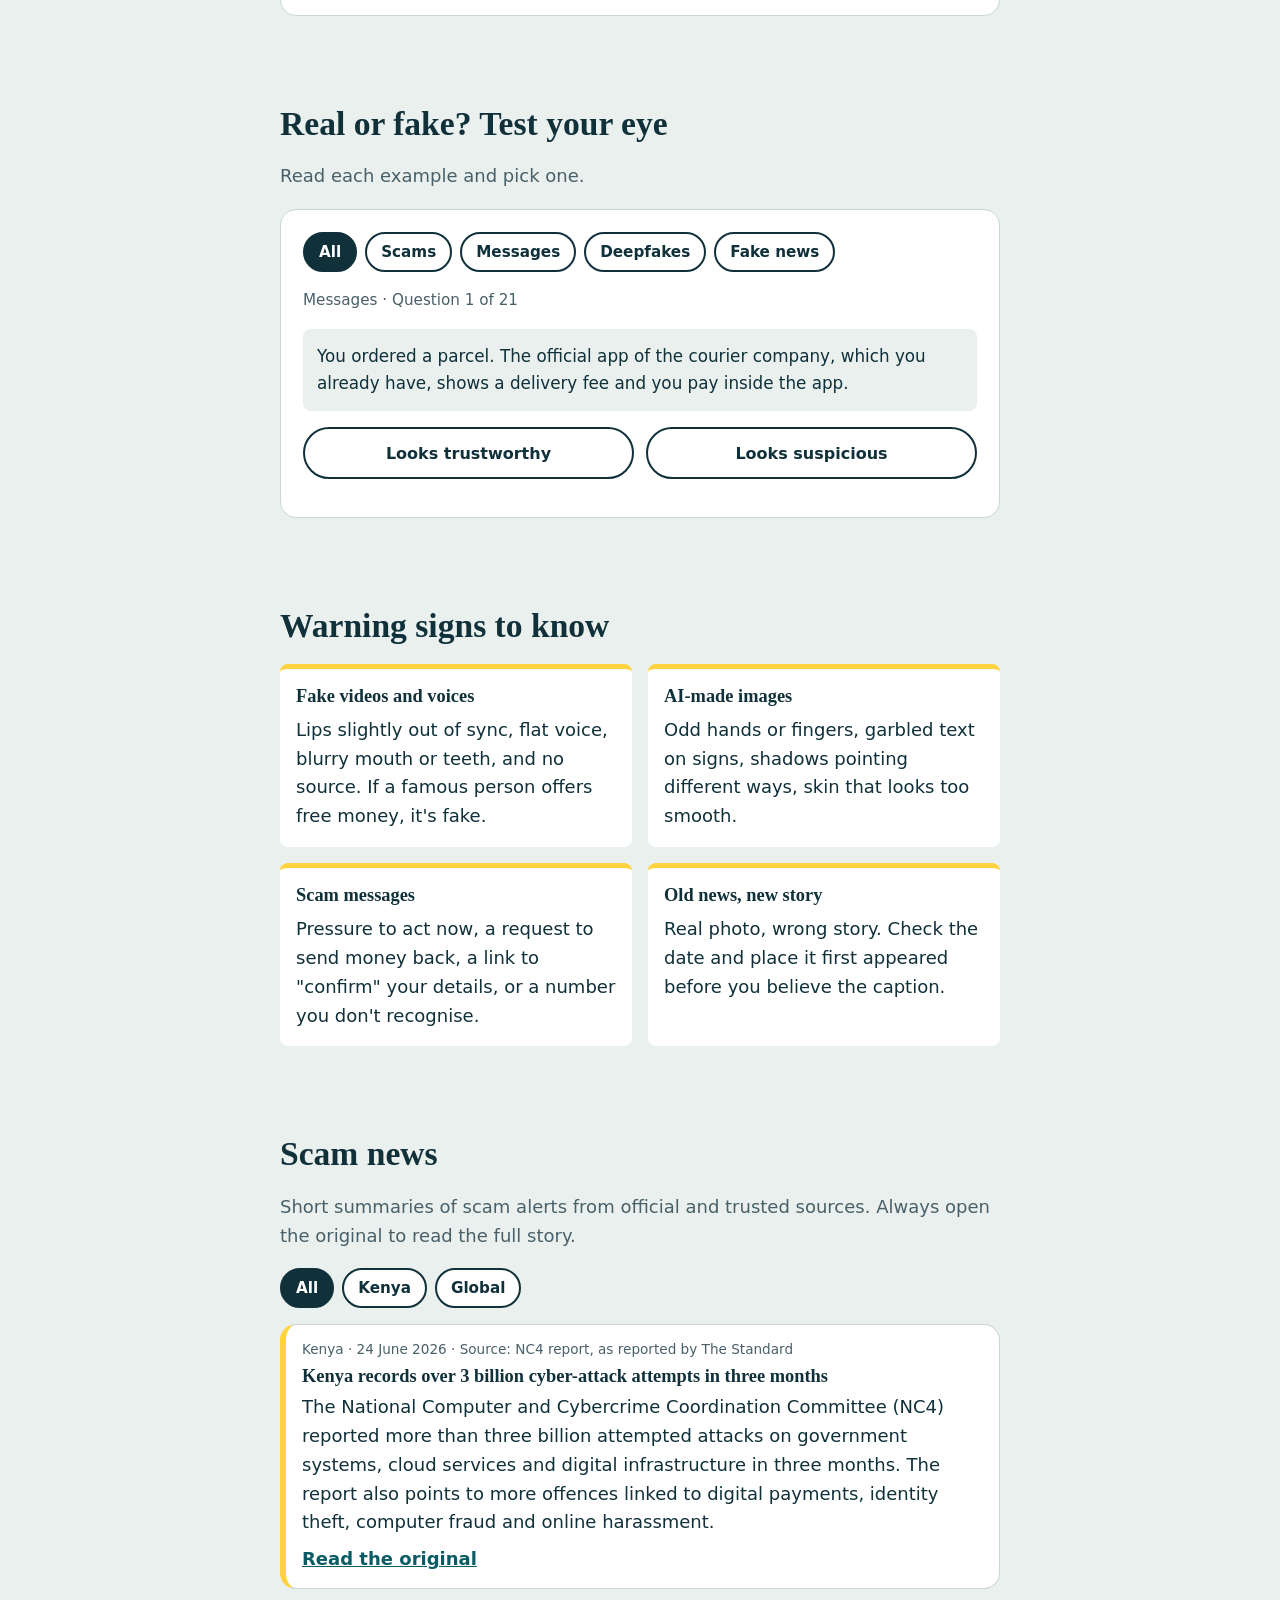
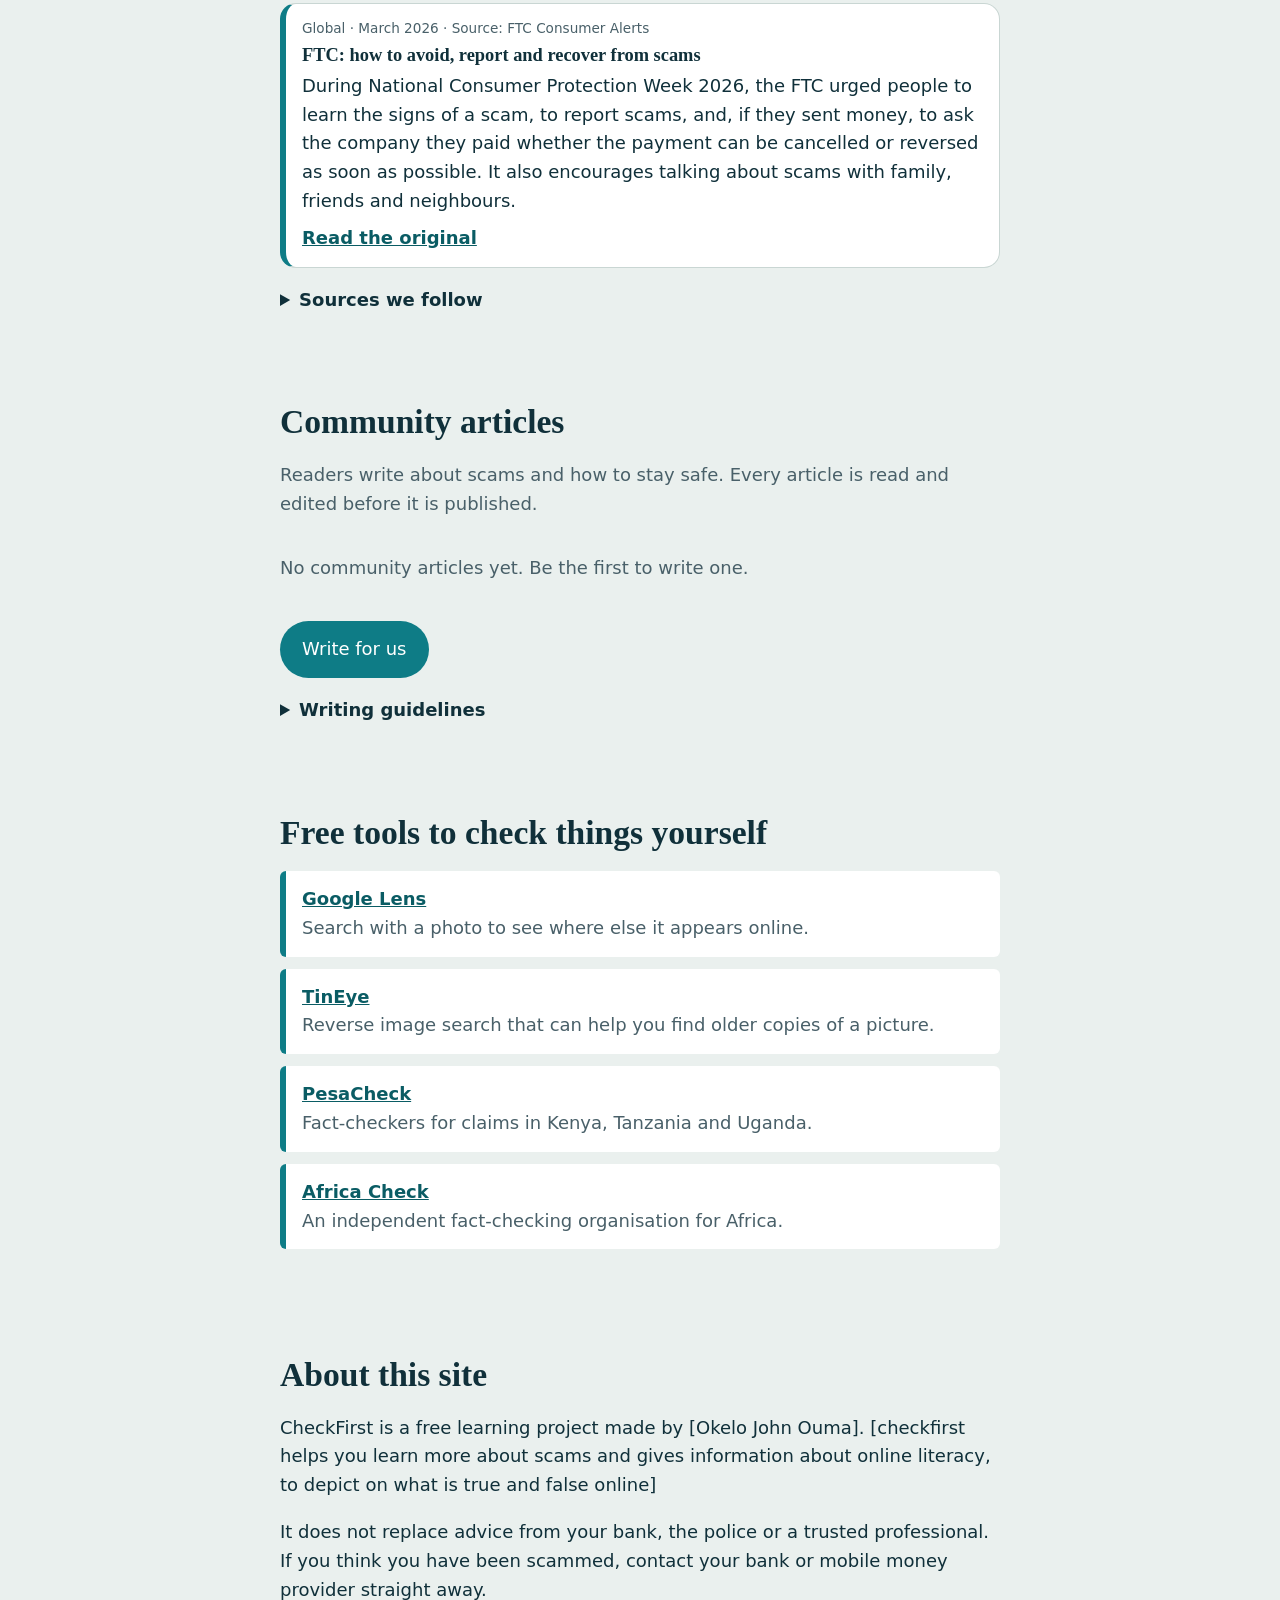
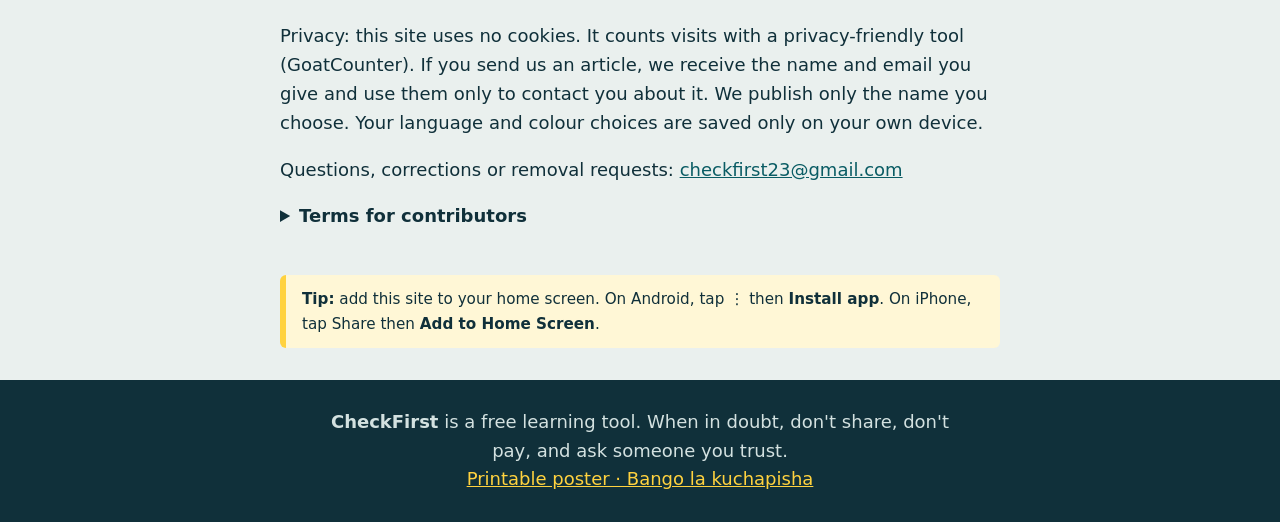
==== commit c8f90a1b: "Add files via upload" ====
--- a/index.html
+++ b/index.html
@@ -162,6 +162,7 @@
   <script src="script.js" defer></script>
   <script src="lang.js" defer></script>
   <script src="news.js" defer></script>
+  <script src="config.js" defer></script>
   <script src="articles.js" defer></script>
   <script data-goatcounter="https://checkfirstgoatcountercom.goatcounter.com/count" async src="//gc.zgo.at/count.js"></script>
 </body>
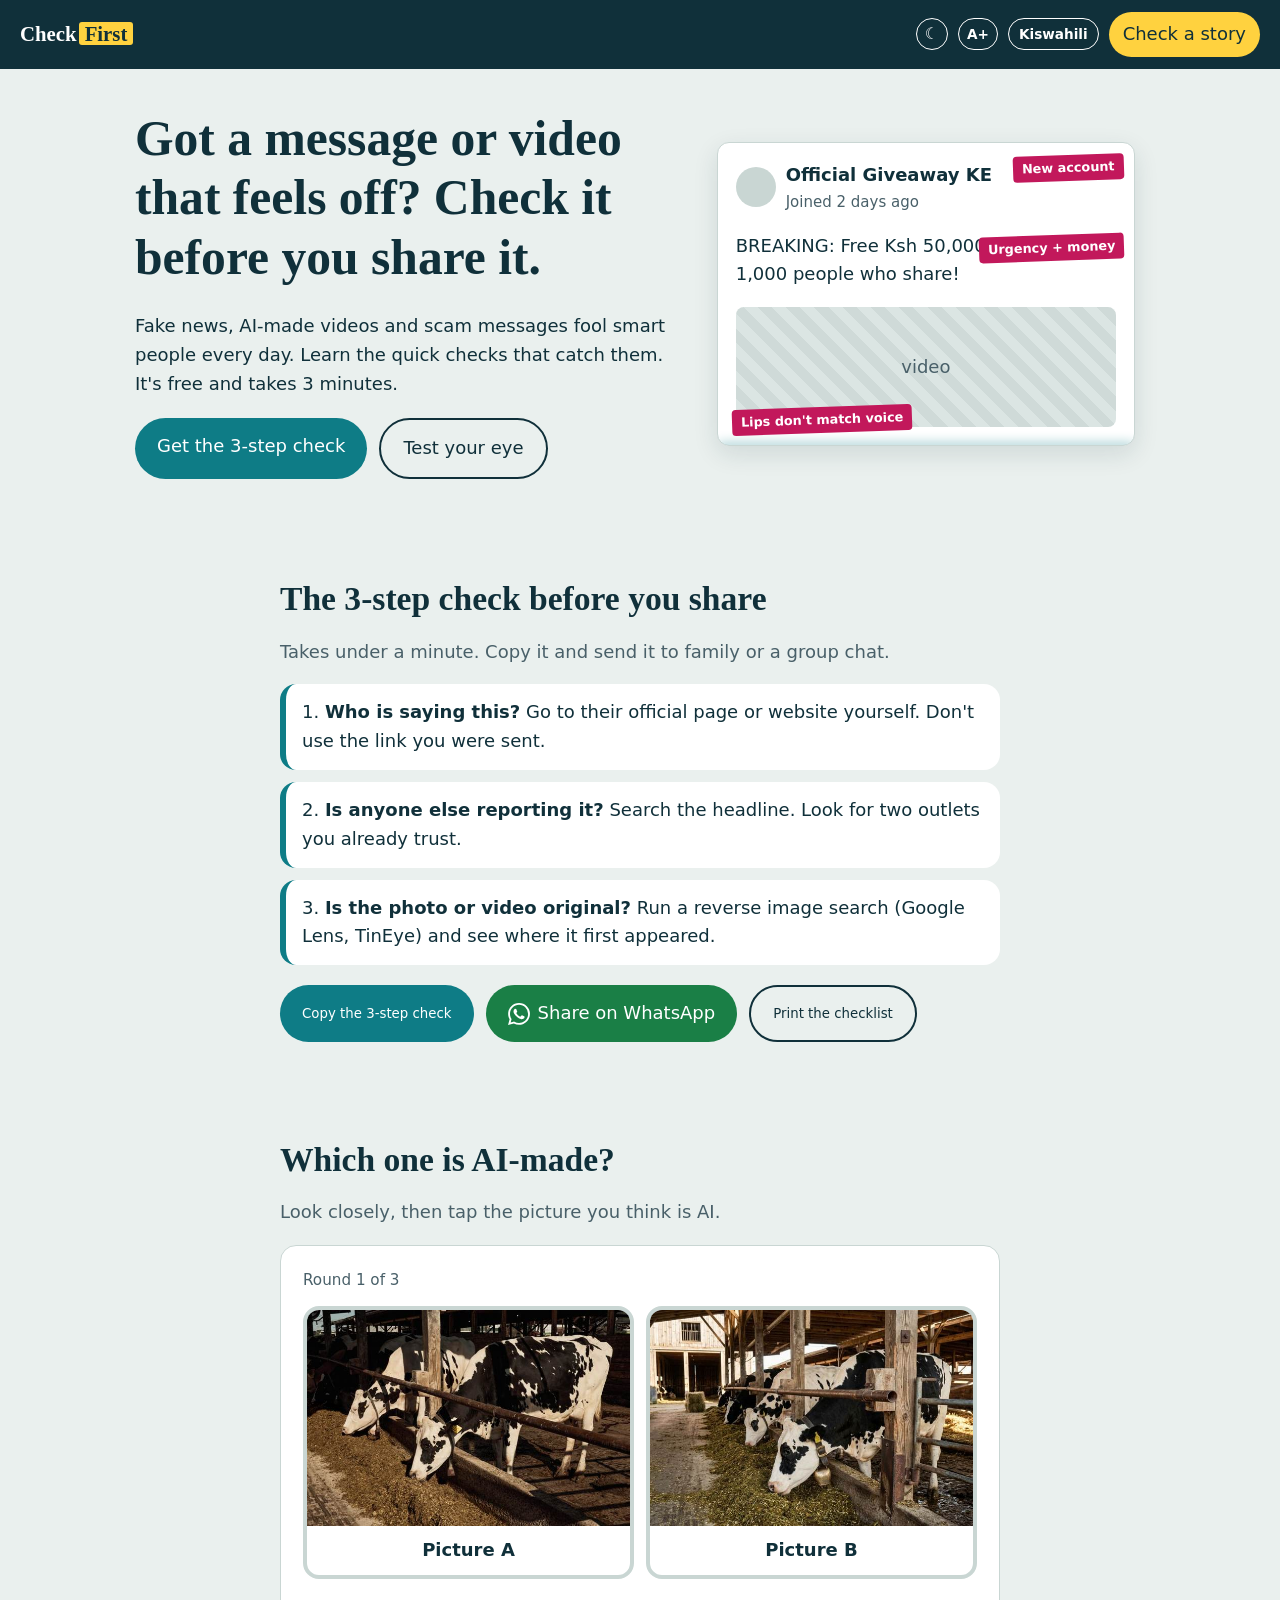
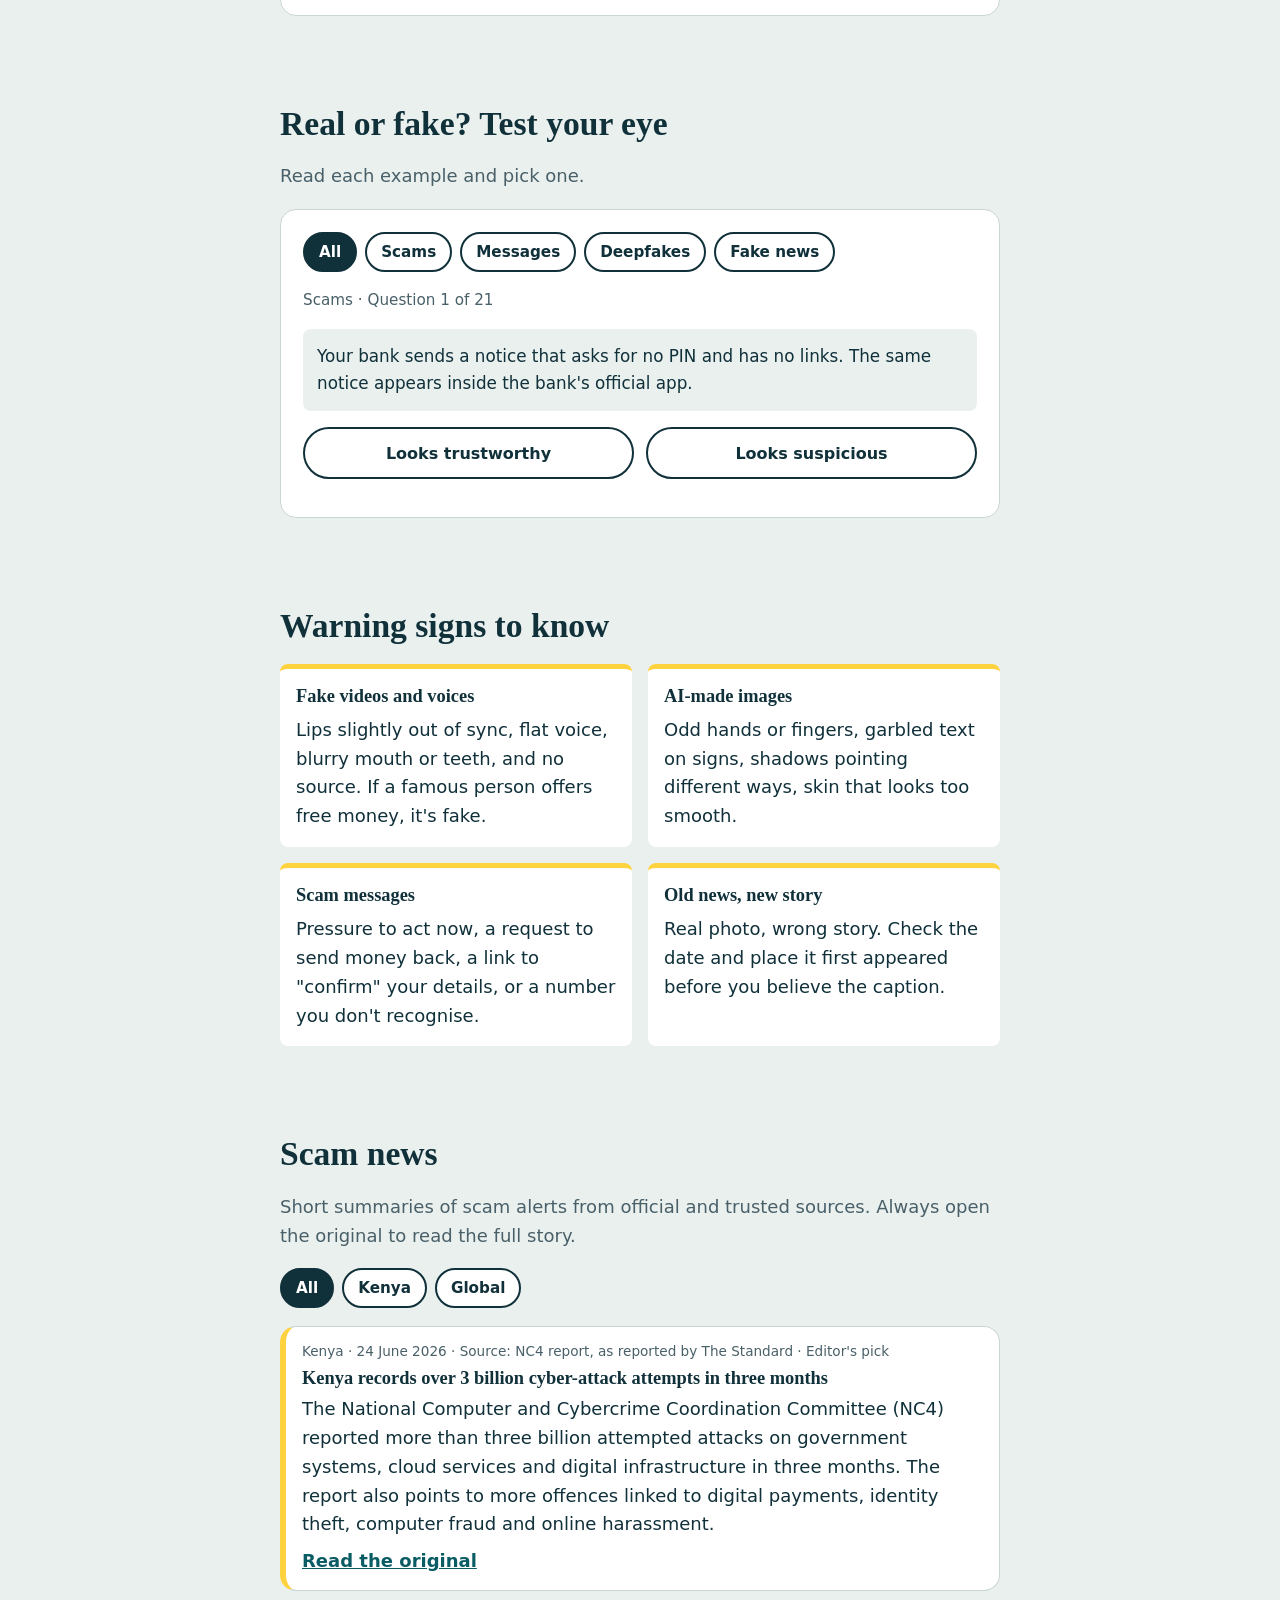
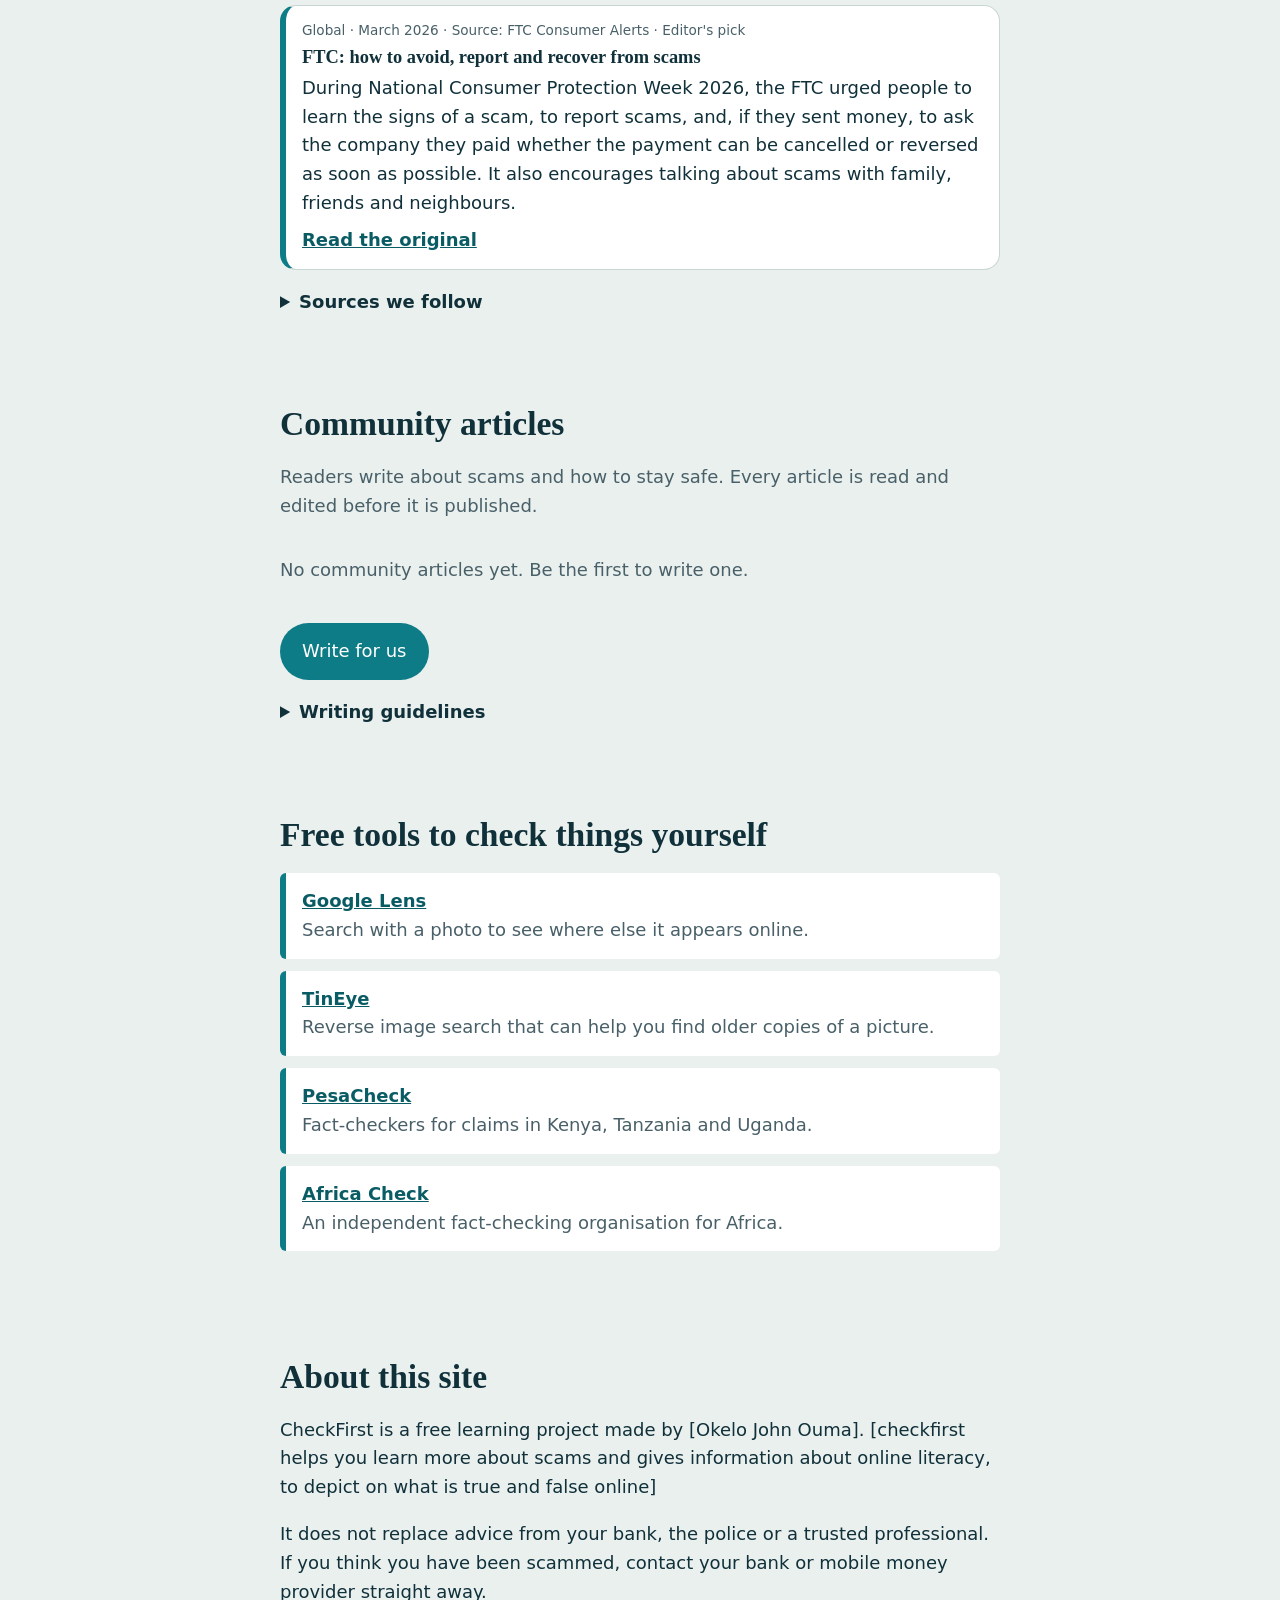
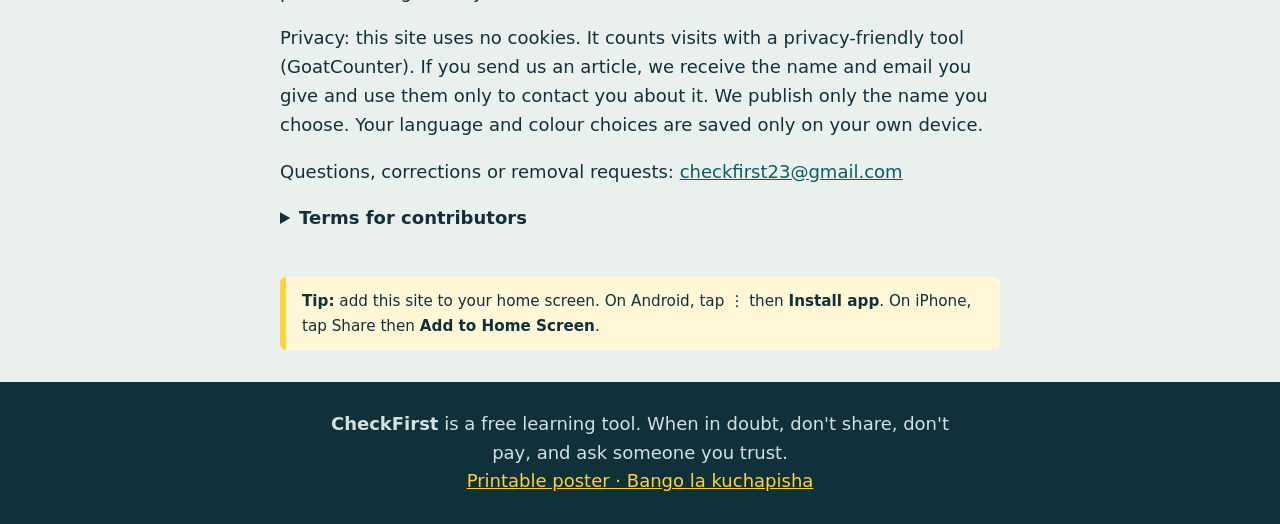
==== commit 5c3f1c1c: "Add files via upload" ====
--- a/index.html
+++ b/index.html
@@ -99,6 +99,7 @@
   <h2 data-i18n="news_h2">Scam news</h2>
   <p class="lead" data-i18n="news_lead">Short summaries of scam alerts from official and trusted sources. Always open the original to read the full story.</p>
   <div class="cats" id="newsfilter"></div>
+  <p id="newsupdated" class="meta"></p>
   <div id="newslist" class="newslist" aria-live="polite"></div>
   <details class="sources">
     <summary data-i18n="src_h">Sources we follow</summary>
--- a/style.css
+++ b/style.css
@@ -169,4 +169,9 @@
 
 :root{--btn-radius:999px}
 .btn,.lang,.choices button,.chip{border-radius:var(--btn-radius)}
-.pick,.story,.card,.steps li{border-radius:16px}+.pick,.story,.card,.steps li{border-radius:16px}
+
+.sharebar{display:flex;flex-wrap:wrap;gap:8px;margin-top:14px}
+.sharebar a,.sharebar button{font:inherit;font-size:.85rem;padding:6px 12px;border:2px solid var(--text);border-radius:16px;background:transparent;color:var(--text);text-decoration:none;cursor:pointer;min-height:36px}
+.sharebar a:hover,.sharebar button:hover{background:var(--mark);color:#10303a}
+.story.hl{outline:3px solid var(--mark)}
